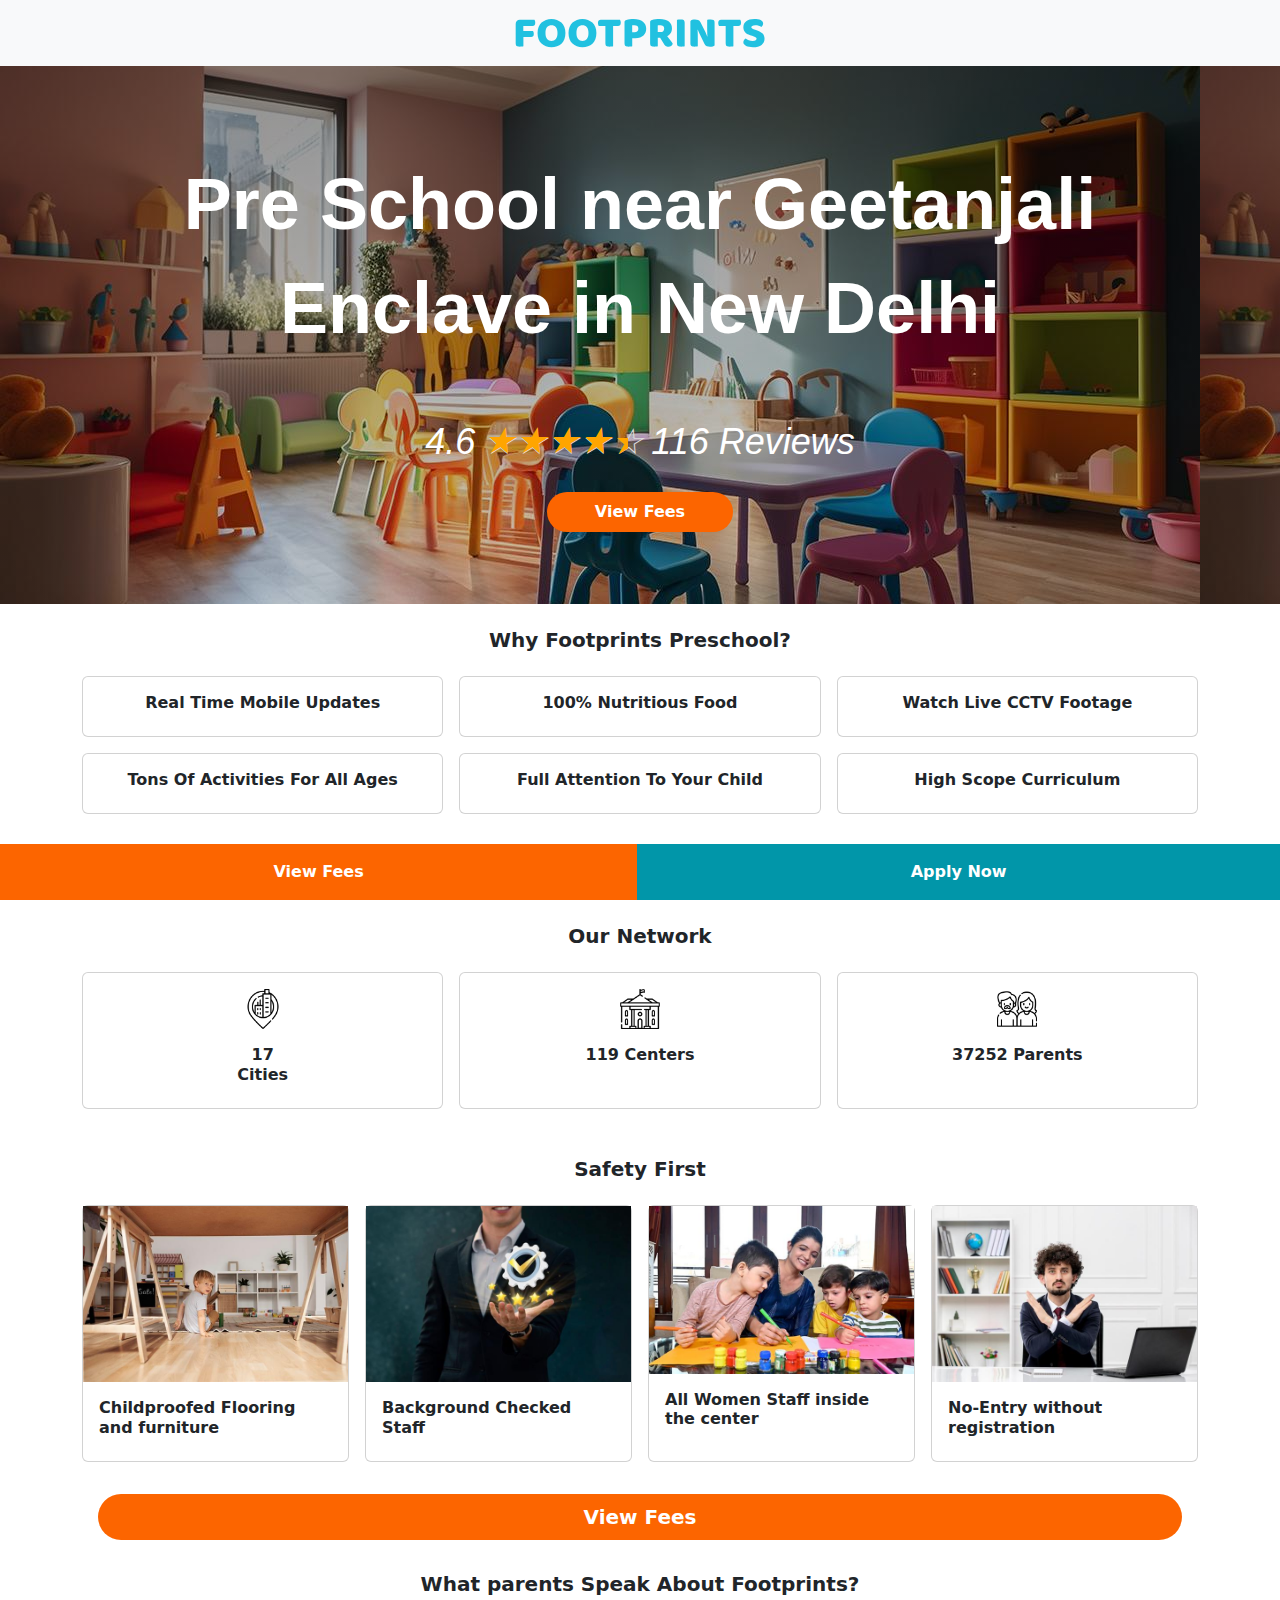
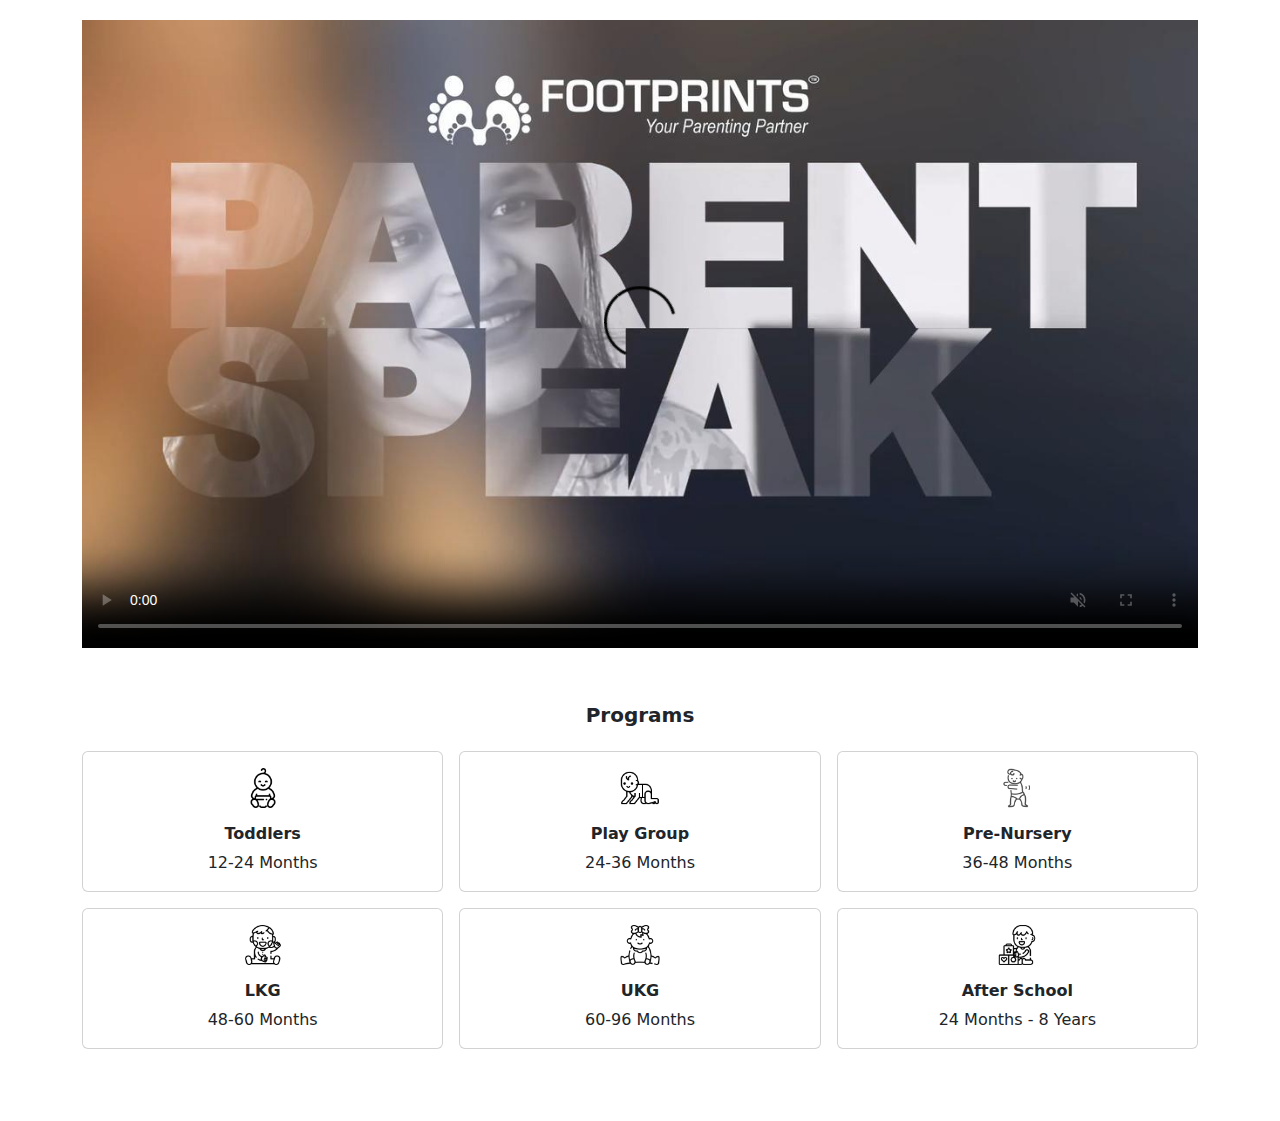
==== index.html @ d9c38ee1 "Update index.html" ====
<!doctype html>
<html lang="en" data-bs-theme="auto">
  <head>
    <meta charset="utf-8">
    <meta name="viewport" content="width=device-width, initial-scale=1">
    <title>Best Pre-School, Play School, Creche & Day Care in Geetanjali Enclave, Delhi</title>

    <meta property="og:locale" content="en_US" />
    <meta property="og:type" content="website" />
    <meta property="og:title" content="Best Pre-School, Play School, Creche & Day Care in Geetanjali Enclave, Delhi
    " />
    <meta name="description" content="Best Play School, Pre-School, Day Care, kindergarten School & Creche in Geetanjali Enclave, Delhi. Most Awarded Pre-School & Day Care Chain by IIT-IIM Alumni. Enquire Now
    " />
    <meta property="og:description" content="Best Play School, Pre-School, Day Care, kindergarten School & Creche in Geetanjali Enclave, Delhi. Most Awarded Pre-School & Day Care Chain by IIT-IIM Alumni. Enquire Now
    " />
    <meta property="og:url" content="https://www.footprintseducation.in/ad/center/pre-school-near-you-v4-jan2024?center=19&source=google&utm_source=google&utm_campaign=Footprints-ADM-Google-Search-ChildCare_City-Delhi_Centre-Geetanjali-Enclave_ID-19_BMM-May2019%2BPre_School_Phrase%2BPreschool%2BPhrase" />
    <meta property="og:image" content="https://footprintseducation.in/assets/images/resource/refer-img.jpg?v=01102020" />
    <meta name="viewport" content="width=device-width,initial-scale=1" />
    <meta name="HandheldFriendly" content="true" />
    <meta name="MobileOptimized" content="320" />
    <meta name="format-detection" content="telephone=no" />
    <!-- <meta name="robots" content="noindex, nofollow" /> -->

    <link rel="canonical" href="https://www.footprintseducation.in/ad/center/pre-school-near-you-v4-jan2024">

    <link href="https://cdn.jsdelivr.net/npm/bootstrap@5.3.3/dist/css/bootstrap.min.css" rel="stylesheet" integrity="sha384-QWTKZyjpPEjISv5WaRU9OFeRpok6YctnYmDr5pNlyT2bRjXh0JMhjY6hW+ALEwIH" crossorigin="anonymous">

    <!-- Favicons -->
    <link rel="apple-touch-icon" sizes="180x180" href="assets/favicon/apple-touch-icon.png">
    <link rel="icon" type="image/png" sizes="32x32" href="assets/favicon/favicon-32x32.png">
    <link rel="icon" type="image/png" sizes="16x16" href="assets/favicon/favicon-16x16.png">
    <link rel="manifest" href="assets/favicon/site.webmanifest">
    <link rel="mask-icon" href="assets/favicon/safari-pinned-tab.svg" color="#5bbad5">
    <meta name="msapplication-TileColor" content="#da532c">
    <meta name="theme-color" content="#20c1e0">

    
    <!-- Custom styles for this template -->
    <link href="style.css" rel="stylesheet">

  </head>
  <body>


<header> 
    <nav class="navbar navbar-expand-md navbar-light fixed-top bg-light">
        <div class="container-fluid justify-content-center">
            <a class="navbar-brand m-0" href="#"><img src="assets/Footprints-Logo.svg" alt="footprint" width="250px" height="40px"></a>
        </div>
    </nav>
</header>  

<!--  -->
<section class="masthead">
    <div class="container">
        <h1 class="masthead-heading">Pre School near Geetanjali Enclave in New Delhi</h1>
        <div class="masthead-subheading review-info">
          <ul class="list-group list-group-flush list-group-horizontal justify-content-center">
            <li class="list-inline-item">4.6</li>
            <li class="list-inline-item stars">
              <span class="star-icon stars-full">☆</span><span class="star-icon stars-full">☆</span><span class="star-icon stars-full">☆</span><span class="star-icon stars-full">☆</span><span class="star-icon stars-half">☆</span> </li>
             <li class="list-inline-item">116 Reviews</li>
          </ul>
        </div>
        <a class="btn btn-primary btn-xl py-2 px-5 rounded-pill text-white fw-bold" href="#">View Fees</a>
    </div>
</section>

<!--  -->
<section class="py-4 text-center">
    <div class="container">
        <h2 class="fw-semibold fs-5 mb-4 text-center">Why Footprints Preschool?</h2>
       <div class="row row-cols-2 row-cols-md-3 g-3"> 
        <div class="col">
          <div class="card h-100">

            <div class="card-body">
              <h3 class="card-title fs-6 fw-semibold">Real Time Mobile Updates</h3>
            </div>
          </div>
        </div>
        <div class="col">
          <div class="card h-100">
            
            <div class="card-body">
              <h3 class="card-title fs-6 fw-semibold">100% Nutritious Food</h3>
            </div>
          </div>
        </div>
        <div class="col">
          <div class="card h-100">
           
            <div class="card-body">
              <h3 class="card-title fs-6 fw-semibold">Watch Live CCTV Footage</h3>
            </div>
          </div>
        </div>
        <div class="col">
          <div class="card h-100">
            
            <div class="card-body">
              <h3 class="card-title fs-6 fw-semibold">Tons Of Activities For All Ages</h3>
            </div>
          </div>
        </div>
        <div class="col">
          <div class="card h-100">
            
            <div class="card-body">
              <h3 class="card-title fs-6 fw-semibold">Full Attention To Your Child</h3>
            </div>
          </div>
        </div>
        <div class="col">
          <div class="card h-100">
            
            <div class="card-body">
              <h3 class="card-title fs-6 fw-semibold">High Scope Curriculum</h3>
            </div>
          </div>
        </div>
       </div>
    </div>
</section>

<!--  -->
<section class="py-2 cta-block">
    <div class="container">
        <div class="d-grid gap-2">
            <a class="btn btn-primary fs-5 py-2 px-5 mx-3 rounded-pill text-white fw-bold" href="#">View Fees</a>
          </div>
    </div>
</section>
<!--  -->

<section class="py-4 text-center">
    <div class="container">
        <h2 class="fw-semibold fs-5 mb-4 text-center">Our Network</h2>
       <div class="row row-cols-3 row-cols-md-3 g-3">
        <div class="col">
          <div class="card h-100">
            <img src="assets/location-pin.png" class="icon-img mt-3 m-auto" alt="Live CCTV Streaming" width="40px" height="40px">
            <div class="card-body">
              <h3 class="card-title fs-6 fw-semibold">17 <br>Cities</h3>
            </div>
          </div>
        </div>
        <div class="col">
          <div class="card h-100">
            <img src="assets/town-hall.png" class="icon-img mt-3 m-auto" alt="Child Ratio" width="40px" height="40px">
            <div class="card-body">
              <h3 class="card-title fs-6 fw-semibold">119 Centers</h3>
            </div>
          </div>
        </div>
        <div class="col text-center">
          <div class="card h-100">
            <img src="assets/parents.png" class="icon-img mt-3 m-auto" alt="Age Group" width="40px" height="40px">
            <div class="card-body">
              <h3 class="card-title fs-6 fw-semibold">37252 Parents</h3>
            </div>
          </div>
        </div>
       </div>
    </div>
</section>
<!--  -->

<section class="py-4">
    <div class="container">
        <h2 class="fw-semibold fs-5 mb-4 text-center">Safety First</h2>
       <div class="row row-cols-2 row-cols-md-4 g-3">
        <div class="col">
          <div class="card h-100">
            <img src="assets/Flooring-and-furniture.jpg" class="icon-img-top" alt="Flooring and furniture">
            <div class="card-body">
              <h3 class="card-title fs-6 fw-semibold">Childproofed Flooring and furniture</h3>
            </div>
          </div>
        </div>
        <div class="col">
          <div class="card h-100">
            <img src="assets/Checked-Staff.jpg" class="icon-img-top" alt="Background Checked Staff">
            <div class="card-body">
              <h3 class="card-title fs-6 fw-semibold">Background Checked Staff</h3>
            </div>
          </div>
        </div>
        <div class="col">
          <div class="card h-100">
            <img src="assets/all-staff.jpg" class="icon-img-top" alt="All Women Staff">
            <div class="card-body">
              <h3 class="card-title fs-6 fw-semibold">All Women Staff inside the center</h3>
            </div>
          </div>
        </div>
        <div class="col">
            <div class="card h-100">
              <img src="assets/No-entry.jpg" class="icon-img-top" alt="No-Entry">
              <div class="card-body">
                <h3 class="card-title fs-6 fw-semibold">No-Entry without registration</h3>
              </div>
            </div>
          </div>
       </div>
    </div>
</section>
<!--  -->

<section class="py-2 cta-block">
    <div class="container">
        <div class="d-grid gap-2">
            <a class="btn btn-primary fs-5 py-2 px-5 mx-3 rounded-pill text-white fw-bold" href="#">View Fees</a>
          </div>
    </div>
</section>
<!--  -->
<section class="py-4 text-center">
  <div class="container">
      <h3 class="fw-semibold fs-5 mb-4 text-center">What parents Speak About Footprints?</h3>
      <video loop="" controls="" muted="" poster="assets/poster.jpg" class="img-fluid"><source src="https://www.footprintseducation.in/ad/desktop/assets/video/Parent Speak.mp4" type="video/mp4"> Your browser does not support the video tag.</video>
  </div>
</section>
<!--  -->
<section class="py-4 text-center">
    <div class="container">
        <h2 class="fw-semibold fs-5 mb-4 text-center">Programs</h2>
       <div class="row row-cols-2 row-cols-md-3 g-3">
        <div class="col">
          <div class="card h-100">
            <img src="assets/Toddlers.png" class="icon-img mt-3 m-auto" alt="Toddlers" width="40px" height="40px">
            <div class="card-body px-2">
              <h3 class="card-title fs-6 fw-semibold">Toddlers</h3>
               <p class="m-0">12-24 Months</p>
            </div>
          </div>
        </div>
        <div class="col">
          <div class="card h-100">
            <img src="assets/Play-Group.png" class="icon-img mt-3 m-auto" alt="Play Group" width="40px" height="40px">
            <div class="card-body px-2">
              <h3 class="card-title fs-6 fw-semibold">Play Group</h3>
              <p class="m-0">24-36 Months</p>
            </div>
          </div>
        </div>
        <div class="col">
          <div class="card h-100">
            <img src="assets/Pre-Nursery.png" class="icon-img mt-3 m-auto" alt="Pre-Nursery" width="40px" height="40px">
            <div class="card-body px-2">
              <h3 class="card-title fs-6 fw-semibold">Pre-Nursery</h3>
              <p class="m-0">36-48 Months</p>
            </div>
          </div>
        </div>
        <div class="col">
            <div class="card h-100">
              <img src="assets/LKG.png" class="icon-img mt-3 m-auto" alt="LKG" width="40px" height="40px">
              <div class="card-body px-2">
                <h3 class="card-title fs-6 fw-semibold">LKG</h3>
                <p class="m-0">48-60 Months</p>
              </div>
            </div>
          </div>
          <div class="col">
            <div class="card h-100">
              <img src="assets/UKG.png" class="mt-3 m-auto" alt="UKG" width="40px" height="40px">
              <div class="card-body px-2">
                <h3 class="card-title fs-6 fw-semibold">UKG</h3>
                <p class="m-0">60-96 Months</p>
              </div>
            </div>
          </div>
          <div class="col">
            <div class="card h-100">
              <img src="assets/After-School.png" class="mt-3 m-auto" alt="After School" width="40px" height="40px">
              <div class="card-body px-2">
                <h3 class="card-title fs-6 fw-semibold">After School</h3>
                <p class="m-0">24 Months  - 8 Years</p>
              </div>
            </div>
          </div>
       </div>
    </div>
</section>
<!--  -->

<!--  -->
<section class="footer mt-auto fixed-bottom">
        <div class="d-flex">
            <a href="#" class="btn btn-primary py-3 flex-fill text-white fw-semibold rounded-0">View Fees</a>
            <a href="#" class="btn btn-secondary py-3 flex-fill text-white fw-semibold rounded-0">Apply Now</a>
        </div>
  </section>
<!--  -->
<script>
    var video = document.getElementById('myVideo');
      setTimeout(function() {
        video.play();
      }, 2000); // Adjust the delay (in milliseconds) as needed
</script>
    </body>
</html>
---- style.css ----
/* GLOBAL STYLES
-------------------------------------------------- */
/* Padding below the footer and lighter body text */

body {
    padding-top: 3rem;
    padding-bottom: 3rem;
    color: rgb(var(--bs-tertiary-color-rgb));
  }
  
  .btn-primary {
        background: #fc6500;
        border: #fc6500;
    }
    .btn-secondary{
        background: #0196a9;
        border: #0196a9;
    }
  .review-info ul li.stars {
      color: #FFA500;
      position: relative;
  }
  .star-icon:first-child {
      margin-left: 0;
  }
  .star-icon {
      color: #ddd;
      font-size: 1em;
      position: relative;
  }
  .stars-full:before {
      color: #FFA500;
      content: '\2605';
      position: absolute;
      left: 0;
      top: 2px;
  }
  .stars-half:before {
    color: #FFA500;
    content: '\2605';
    position: absolute;
    left: 0;
    width: 51%;
    overflow: hidden;
  }
  .masthead {
    padding-top: 6.5rem;
    padding-bottom: 4.5rem;
    text-align: center;
    color: #fff;
    background:linear-gradient(to bottom, rgb(0 0 0 / 44%) 0%, rgb(0 0 0 / 18%) 100%), url("assets/playroom-m.jpg");
    background-repeat: no-repeat;
    background-attachment: scroll;
    background-position: center center;
    background-size: cover;
  }
  .masthead .masthead-subheading {
    font-size: 1.5rem;
    line-height: 1.5rem;
    margin-bottom: 25px;
    font-family: "Roboto Slab", -apple-system, BlinkMacSystemFont, "Segoe UI", Roboto, "Helvetica Neue", Arial, sans-serif, "Apple Color Emoji", "Segoe UI Emoji", "Segoe UI Symbol", "Noto Color Emoji";
  }
  .masthead .masthead-heading {
    font-size: 2rem;
    font-weight: 700;
    line-height: 2.5rem;
    margin-bottom: 2rem;
    font-family: "Montserrat", -apple-system, BlinkMacSystemFont, "Segoe UI", Roboto, "Helvetica Neue", Arial, sans-serif, "Apple Color Emoji", "Segoe UI Emoji", "Segoe UI Symbol", "Noto Color Emoji";
  }


   /* X-Small devices (portrait phones, less than 576px)
   No media query for `xs` since this is the default in Bootstrap */
  
   /* Small devices (landscape phones, 576px and up) */
  @media (min-width: 576px) { 
    .masthead {
      padding-top: 17rem;
      padding-bottom: 12.5rem;
      background:linear-gradient(to bottom, rgb(0 0 0 / 44%) 0%, rgb(0 0 0 / 18%) 100%), url("assets/playroom-m.jpg");
    }
   }
  
   /* Medium devices (tablets, 768px and up) */
  @media (min-width: 768px) { 
    .masthead {
      padding-top: 6.5rem;
      padding-bottom: 4.5rem;
      background:linear-gradient(to bottom, rgb(0 0 0 / 44%) 0%, rgb(0 0 0 / 18%) 100%), url("assets/playroom-l.jpg");
      background-repeat: no-repeat;
      background-attachment: scroll;
      background-position: center center;
      background-size: cover;
    }
    .masthead .masthead-subheading {
      font-size: 2.25rem;
      font-style: italic;
      line-height: 2.25rem;
      margin-bottom: 2rem;
    }
    .masthead .masthead-heading {
      font-size: 4.5rem;
      font-weight: 700;
      line-height: 6.5rem;
      margin-bottom: 4rem;
    }
   }
  
   /* Large devices (desktops, 992px and up) */
  @media (min-width: 992px) { }
  
   /* X-Large devices (large desktops, 1200px and up) */
  @media (min-width: 1200px) { 
    .masthead {
      padding-top: 6.5rem;
      padding-bottom: 4.5rem;
      background:linear-gradient(to bottom, rgb(0 0 0 / 44%) 0%, rgb(0 0 0 / 18%) 100%), url("assets/playroom-l.jpg");
    }
   }
  
   /* XX-Large devices (larger desktops, 1400px and up) */
  @media (min-width: 1400px) { 
    .masthead {
      padding-top: 6.5rem;
      padding-bottom: 4.5rem;
      background:linear-gradient(to bottom, rgb(0 0 0 / 44%) 0%, rgb(0 0 0 / 18%) 100%), url("assets/playroom-l.jpg");
      background-repeat: no-repeat;
      background-attachment: scroll;
      background-position: center center;
      background-size: cover;
    }
   }
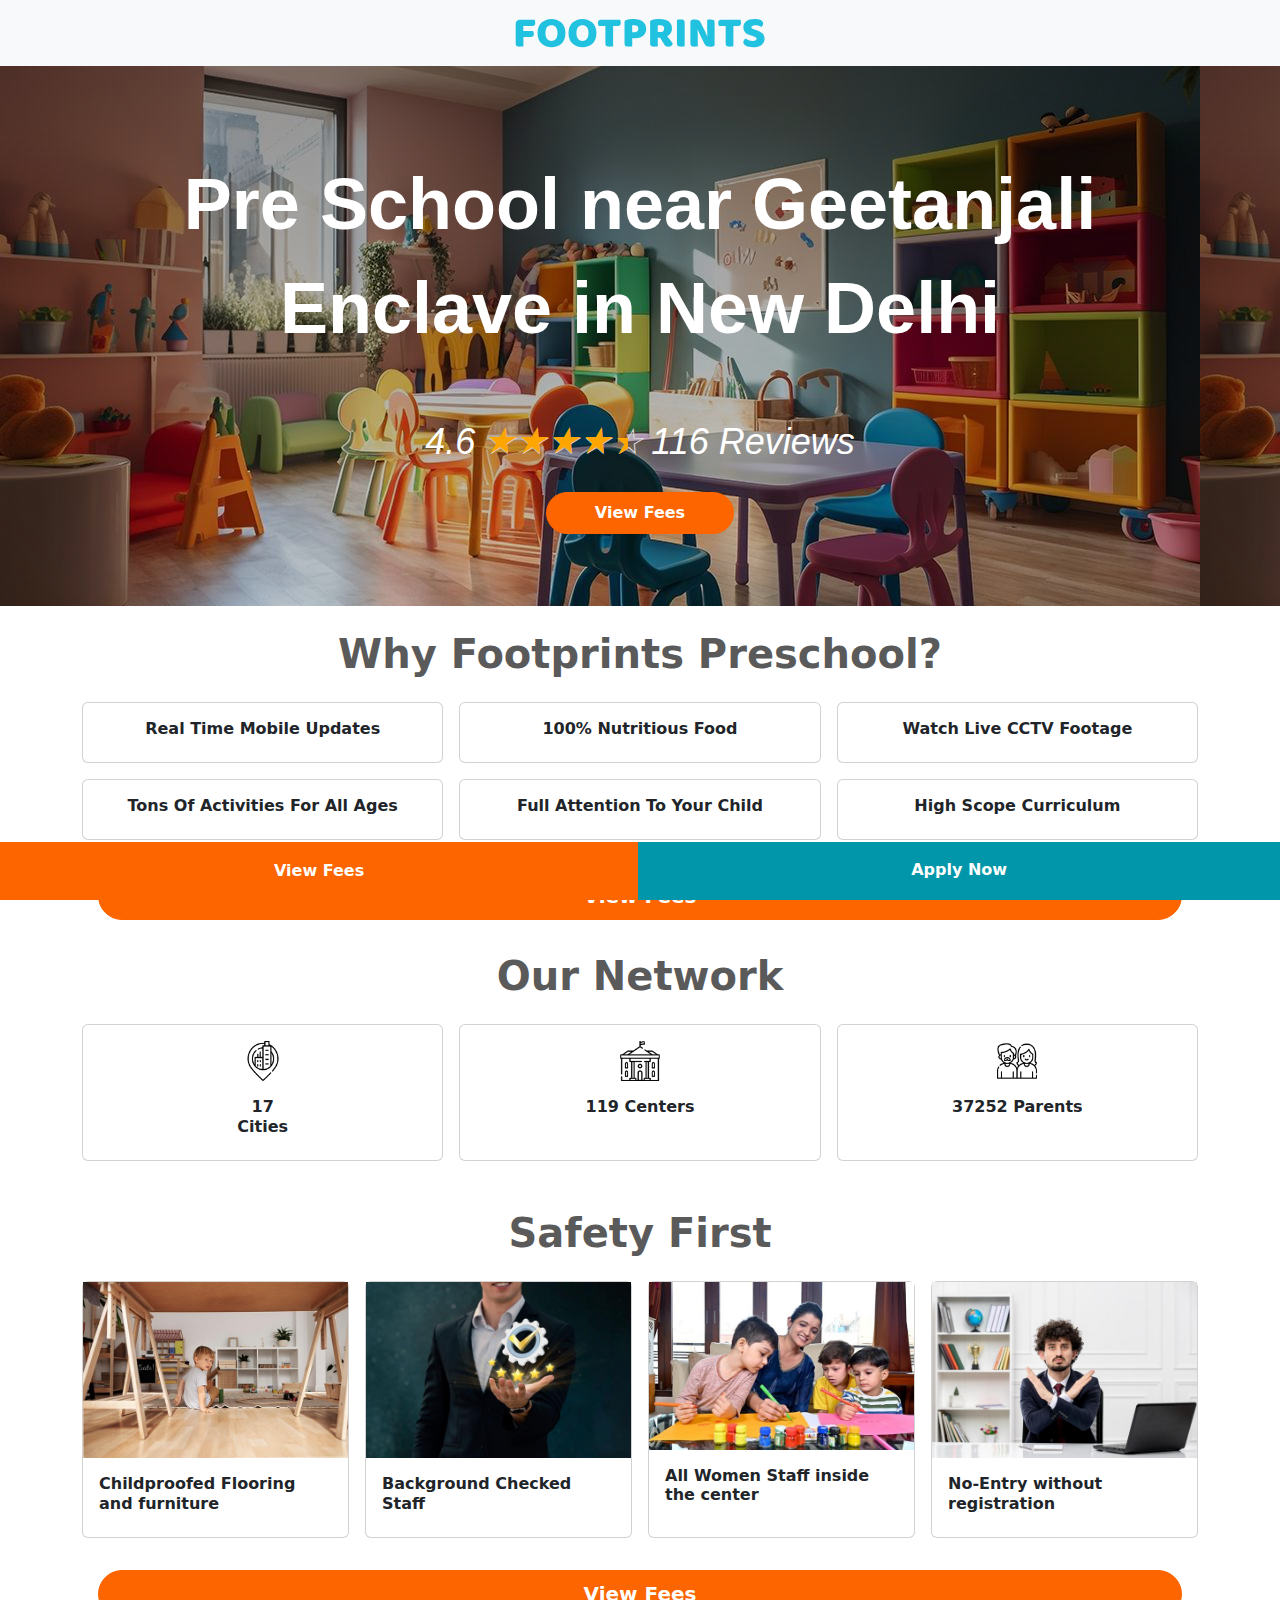
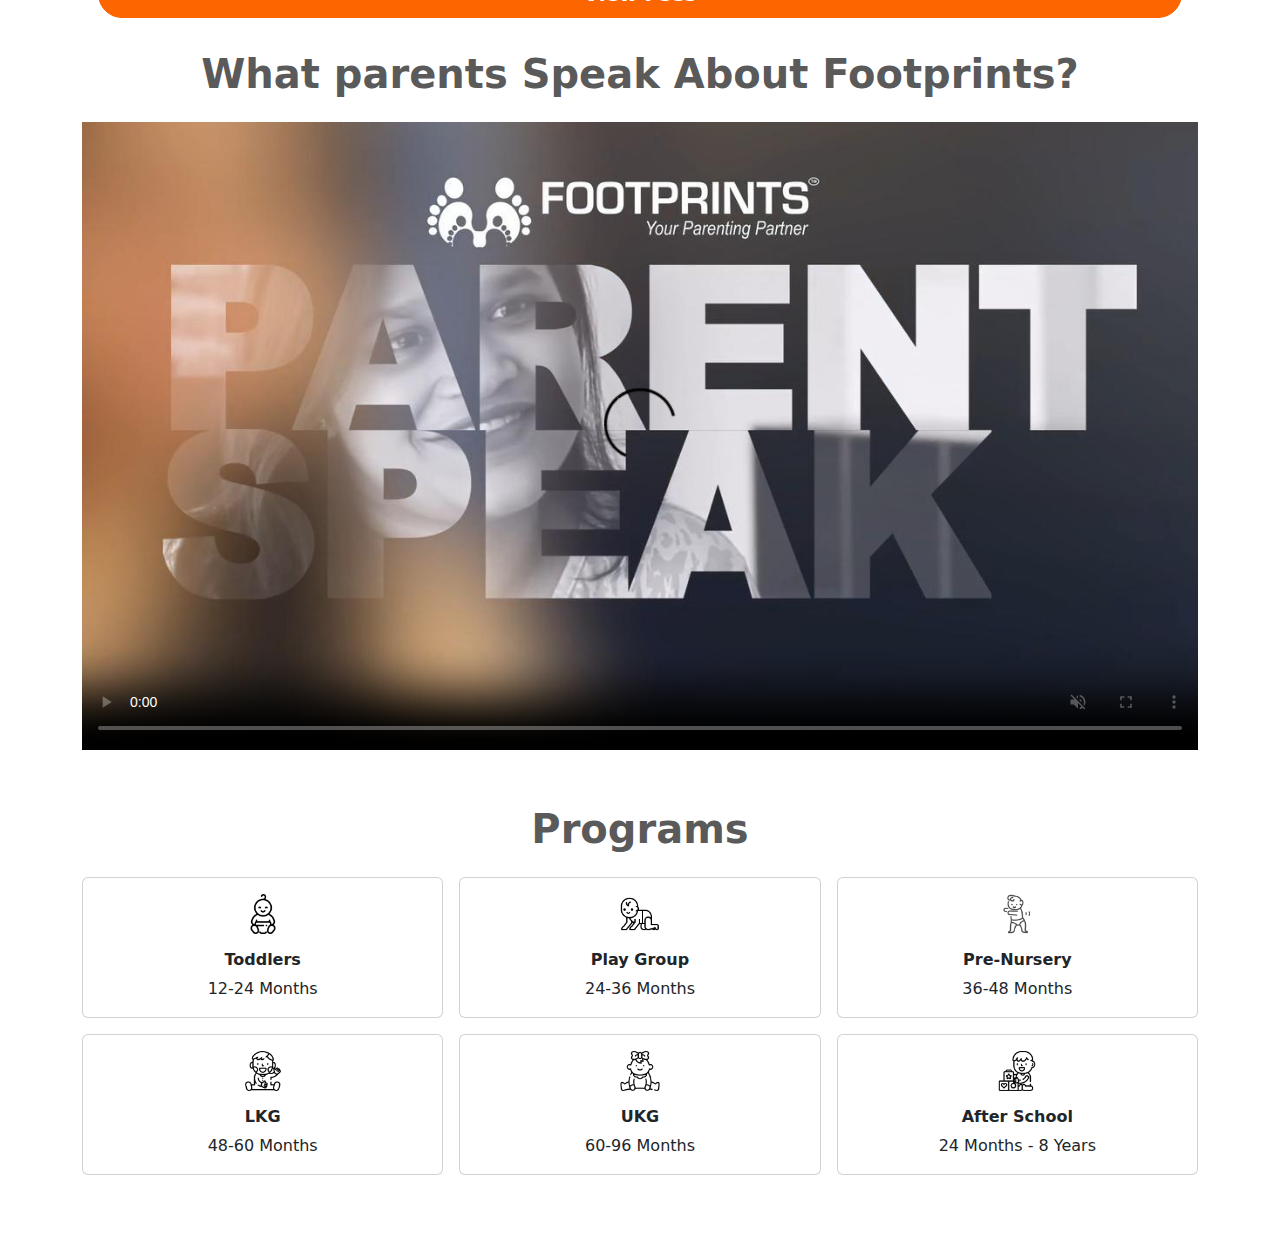
==== commit f9840e3f: "Cosmetic Change- 01" ====
--- a/index.html
+++ b/index.html
@@ -70,7 +70,7 @@
 <!--  -->
 <section class="py-4 text-center">
     <div class="container">
-        <h2 class="fw-semibold fs-5 mb-4 text-center">Why Footprints Preschool?</h2>
+        <h2 class="title-text mb-4 text-center">Why Footprints Preschool?</h2>
        <div class="row row-cols-2 row-cols-md-3 g-3"> 
         <div class="col">
           <div class="card h-100">
@@ -136,7 +136,7 @@
 
 <section class="py-4 text-center">
     <div class="container">
-        <h2 class="fw-semibold fs-5 mb-4 text-center">Our Network</h2>
+        <h2 class="title-text mb-4 text-center">Our Network</h2>
        <div class="row row-cols-3 row-cols-md-3 g-3">
         <div class="col">
           <div class="card h-100">
@@ -169,7 +169,7 @@
 
 <section class="py-4">
     <div class="container">
-        <h2 class="fw-semibold fs-5 mb-4 text-center">Safety First</h2>
+        <h2 class="title-text mb-4 text-center">Safety First</h2>
        <div class="row row-cols-2 row-cols-md-4 g-3">
         <div class="col">
           <div class="card h-100">
@@ -218,14 +218,14 @@
 <!--  -->
 <section class="py-4 text-center">
   <div class="container">
-      <h3 class="fw-semibold fs-5 mb-4 text-center">What parents Speak About Footprints?</h3>
+      <h3 class="title-text mb-4 text-center">What parents Speak About Footprints?</h3>
       <video loop="" controls="" muted="" poster="assets/poster.jpg" class="img-fluid"><source src="https://www.footprintseducation.in/ad/desktop/assets/video/Parent Speak.mp4" type="video/mp4"> Your browser does not support the video tag.</video>
   </div>
 </section>
 <!--  -->
 <section class="py-4 text-center">
     <div class="container">
-        <h2 class="fw-semibold fs-5 mb-4 text-center">Programs</h2>
+        <h2 class="title-text mb-4 text-center">Programs</h2>
        <div class="row row-cols-2 row-cols-md-3 g-3">
         <div class="col">
           <div class="card h-100">
--- a/style.css
+++ b/style.css
@@ -9,13 +9,42 @@
   }
   
   .btn-primary {
-        background: #fc6500;
-        border: #fc6500;
+      background-color: #fc6500;
+      border-color: #fc6500;
     }
+    .btn-primary:hover, .btn-primary:active{
+      background-color: #ec5f01;
+      border-color: #ec5f01;
+    }
+    .btn-check:checked+.btn, .btn.active, .btn.show, .btn:first-child:active, :not(.btn-check)+.btn:active {
+      background-color:#ec5f01;
+      border-color: #ec5f01;
+  }
     .btn-secondary{
         background: #0196a9;
         border: #0196a9;
     }
+
+    .title-text {
+      font-size: 2.5rem;
+      font-weight: 700;
+      color: #5a5a5a;
+  }
+  .main-title{
+    font-size: 22px;
+    font-weight: 700;
+    color: #24292d;
+    line-height: 1.25;
+  }
+  .main-para{
+    font-size: 18px;
+    color: #76777b;
+  }
+  .main-para{
+    font-size: 15px;
+    color: #76777b;
+  }
+
   .review-info ul li.stars {
       color: #FFA500;
       position: relative;
@@ -68,6 +97,9 @@
     font-family: "Montserrat", -apple-system, BlinkMacSystemFont, "Segoe UI", Roboto, "Helvetica Neue", Arial, sans-serif, "Apple Color Emoji", "Segoe UI Emoji", "Segoe UI Symbol", "Noto Color Emoji";
   }
 
+  .tns-item {
+    width: calc(5%);
+}
 
    /* X-Small devices (portrait phones, less than 576px)
    No media query for `xs` since this is the default in Bootstrap */
@@ -79,6 +111,7 @@
       padding-bottom: 12.5rem;
       background:linear-gradient(to bottom, rgb(0 0 0 / 44%) 0%, rgb(0 0 0 / 18%) 100%), url("assets/playroom-m.jpg");
     }
+
    }
   
    /* Medium devices (tablets, 768px and up) */
@@ -103,7 +136,7 @@
       font-weight: 700;
       line-height: 6.5rem;
       margin-bottom: 4rem;
-    }
+    }    
    }
   
    /* Large devices (desktops, 992px and up) */
@@ -130,4 +163,29 @@
       background-size: cover;
     }
    }
-  +  
+
+
+/*  `sm` applies to x-small devices (portrait phones, less than 576px) */
+@media (max-width: 575.98px) { 
+  .title-text {font-size: 1.5rem;}
+
+  .main-title{
+    font-size: 16px;
+  }
+  .main-para{
+    font-size: 15px;
+  }
+}
+
+ /* `md` applies to small devices (landscape phones, less than 768px) */
+@media (max-width: 767.98px) { }
+
+ /* `lg` applies to medium devices (tablets, less than 992px) */
+@media (max-width: 991.98px) {  }
+
+ /* `xl` applies to large devices (desktops, less than 1200px) */
+@media (max-width: 1199.98px) { }
+
+ /* `xxl` applies to x-large devices (large desktops, less than 1400px) */
+@media (max-width: 1399.98px) { }
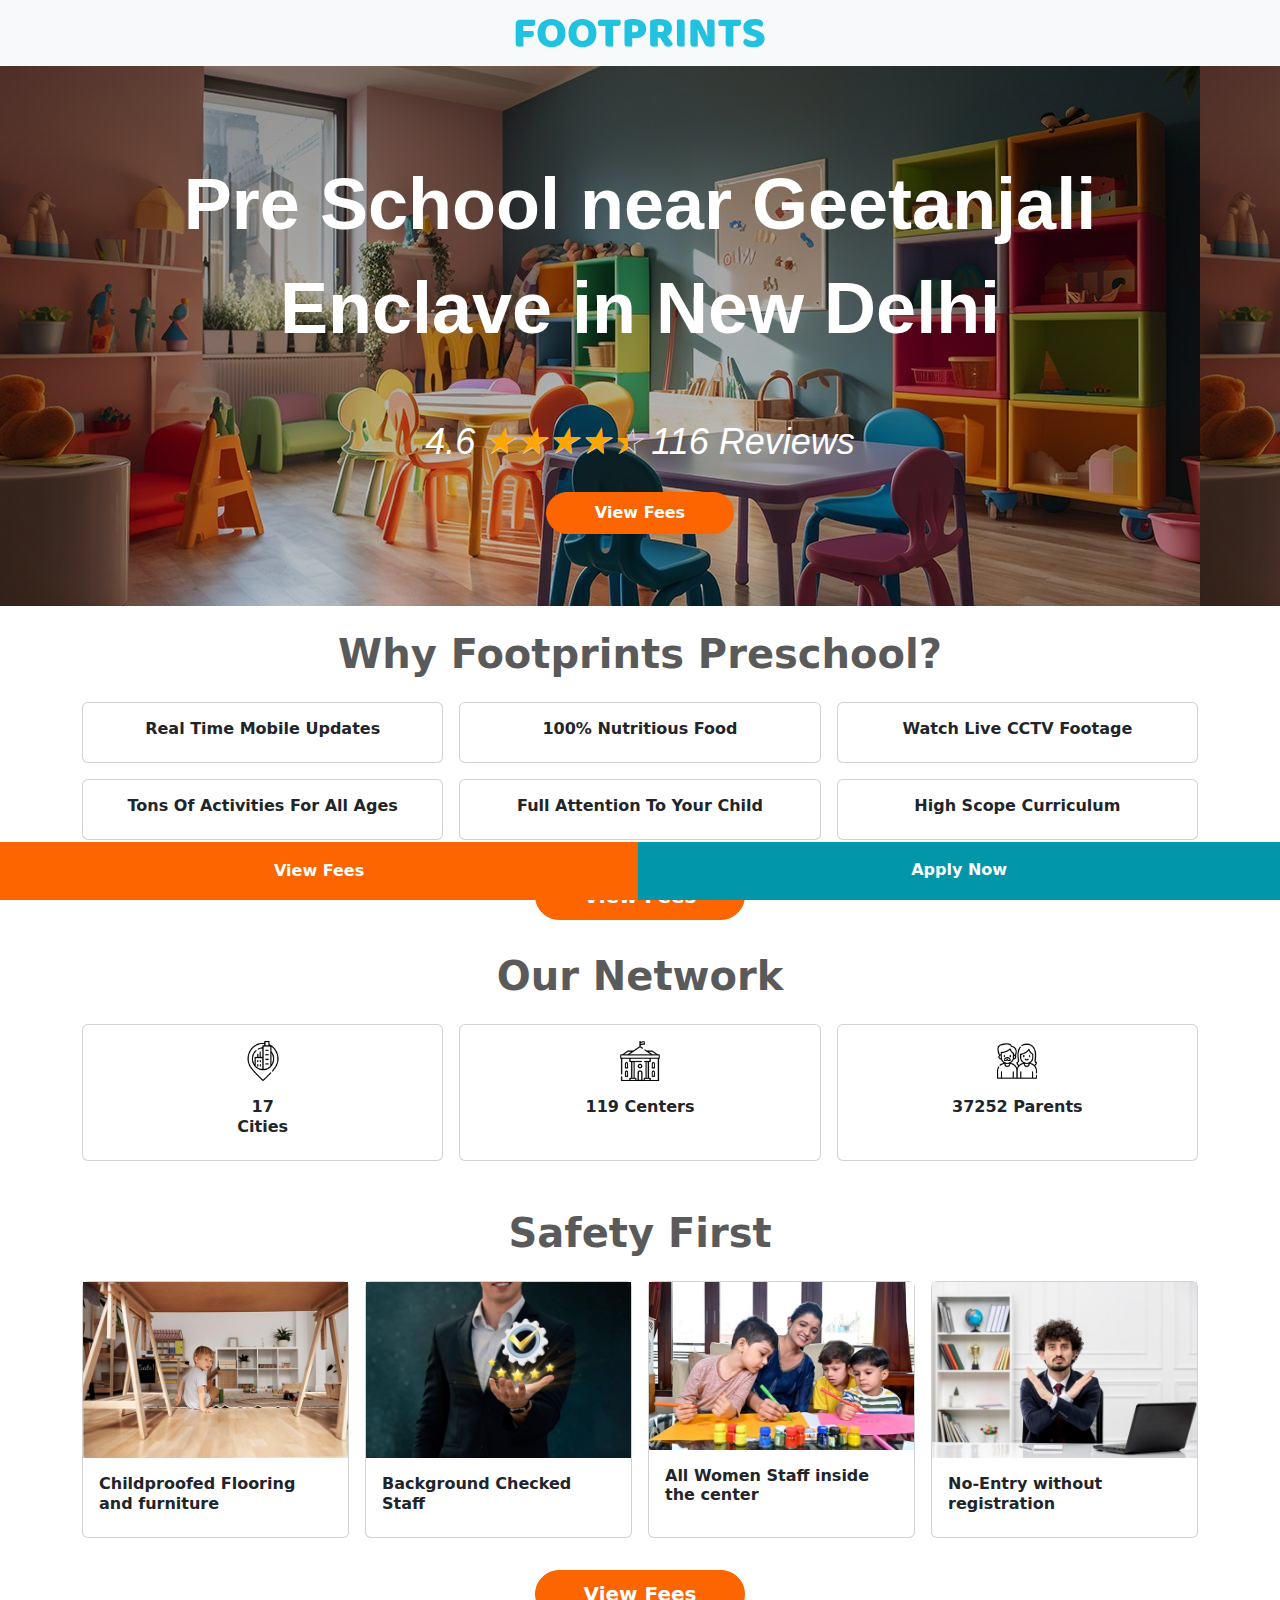
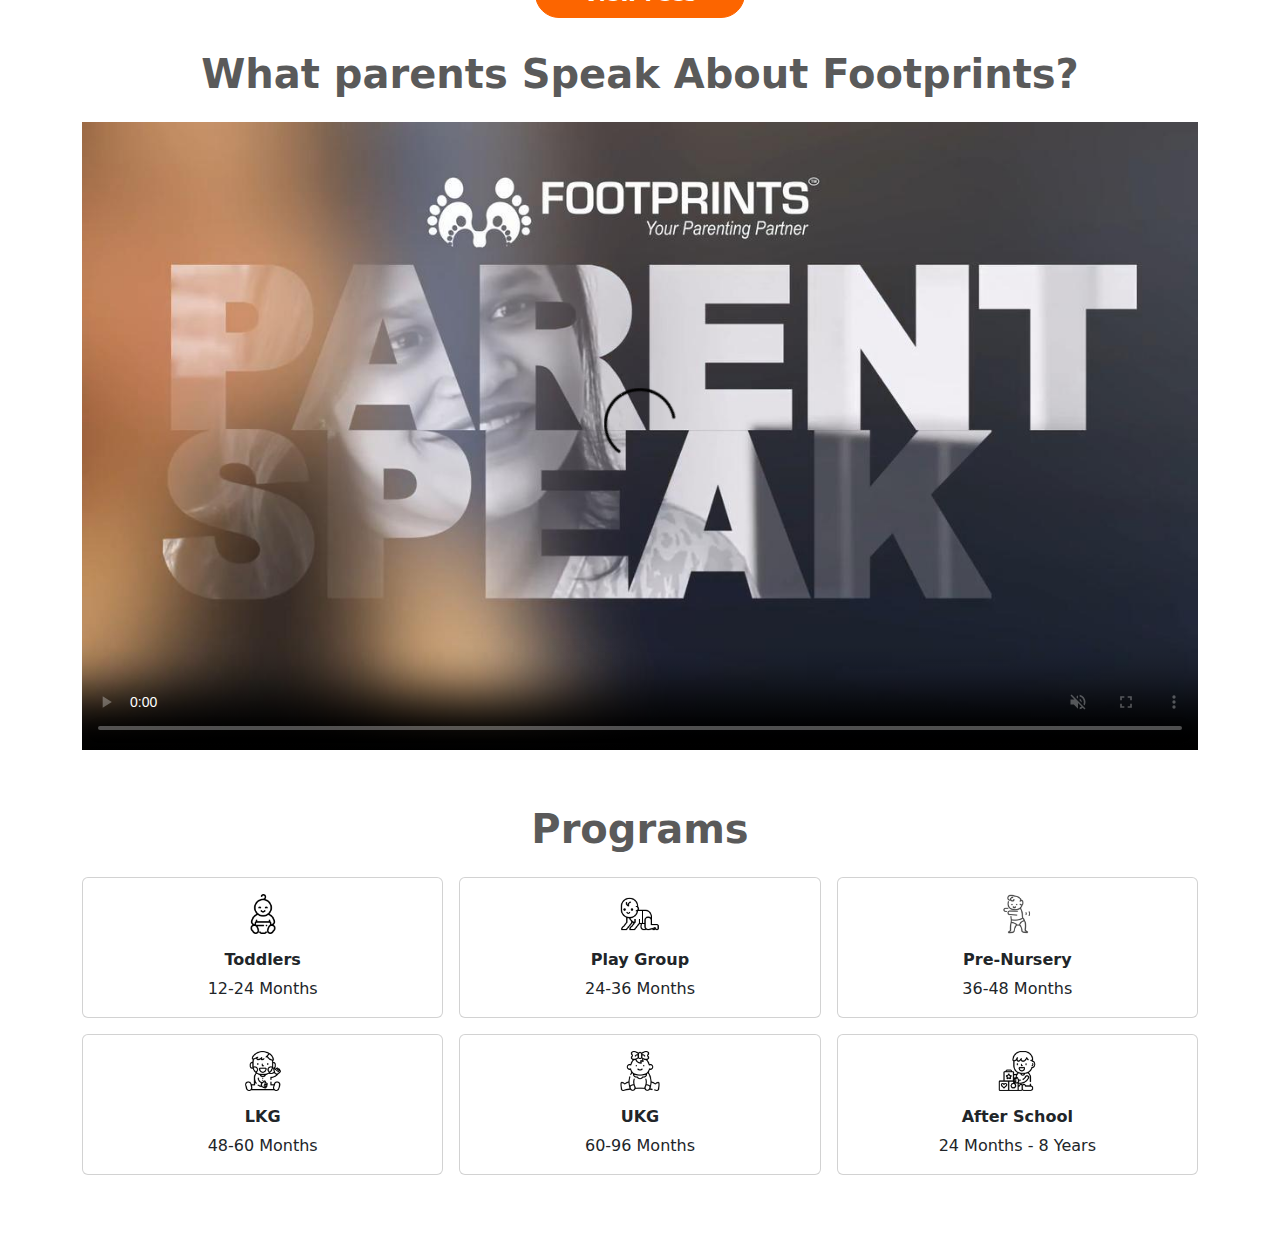
==== commit 8436e95c: "Update index.html" ====
--- a/index.html
+++ b/index.html
@@ -127,7 +127,7 @@
 <!--  -->
 <section class="py-2 cta-block">
     <div class="container">
-        <div class="d-grid gap-2">
+        <div class="d-flex justify-content-center gap-2">
             <a class="btn btn-primary fs-5 py-2 px-5 mx-3 rounded-pill text-white fw-bold" href="#">View Fees</a>
           </div>
     </div>
@@ -210,7 +210,7 @@
 
 <section class="py-2 cta-block">
     <div class="container">
-        <div class="d-grid gap-2">
+        <div class="d-flex justify-content-center gap-2">
             <a class="btn btn-primary fs-5 py-2 px-5 mx-3 rounded-pill text-white fw-bold" href="#">View Fees</a>
           </div>
     </div>
@@ -294,11 +294,6 @@
         </div>
   </section>
 <!--  -->
-<script>
-    var video = document.getElementById('myVideo');
-      setTimeout(function() {
-        video.play();
-      }, 2000); // Adjust the delay (in milliseconds) as needed
-</script>
+
     </body>
 </html>
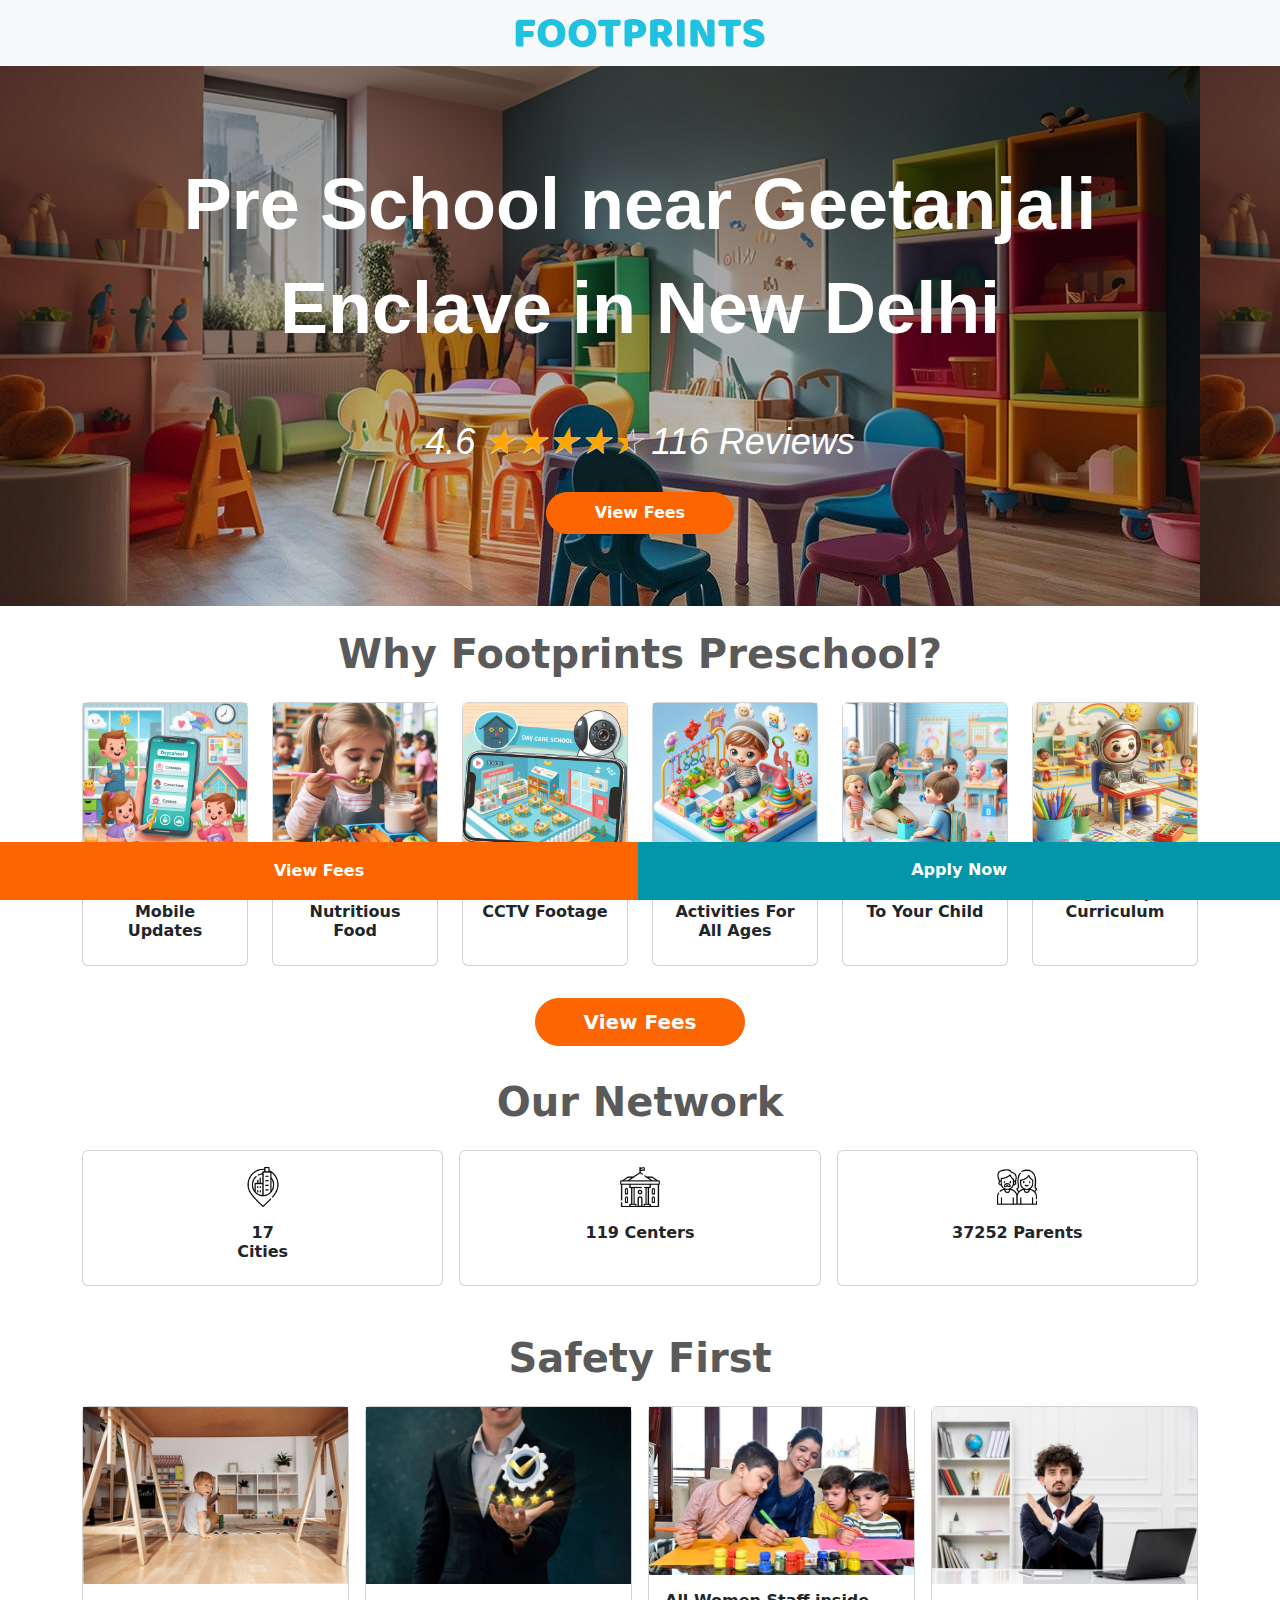
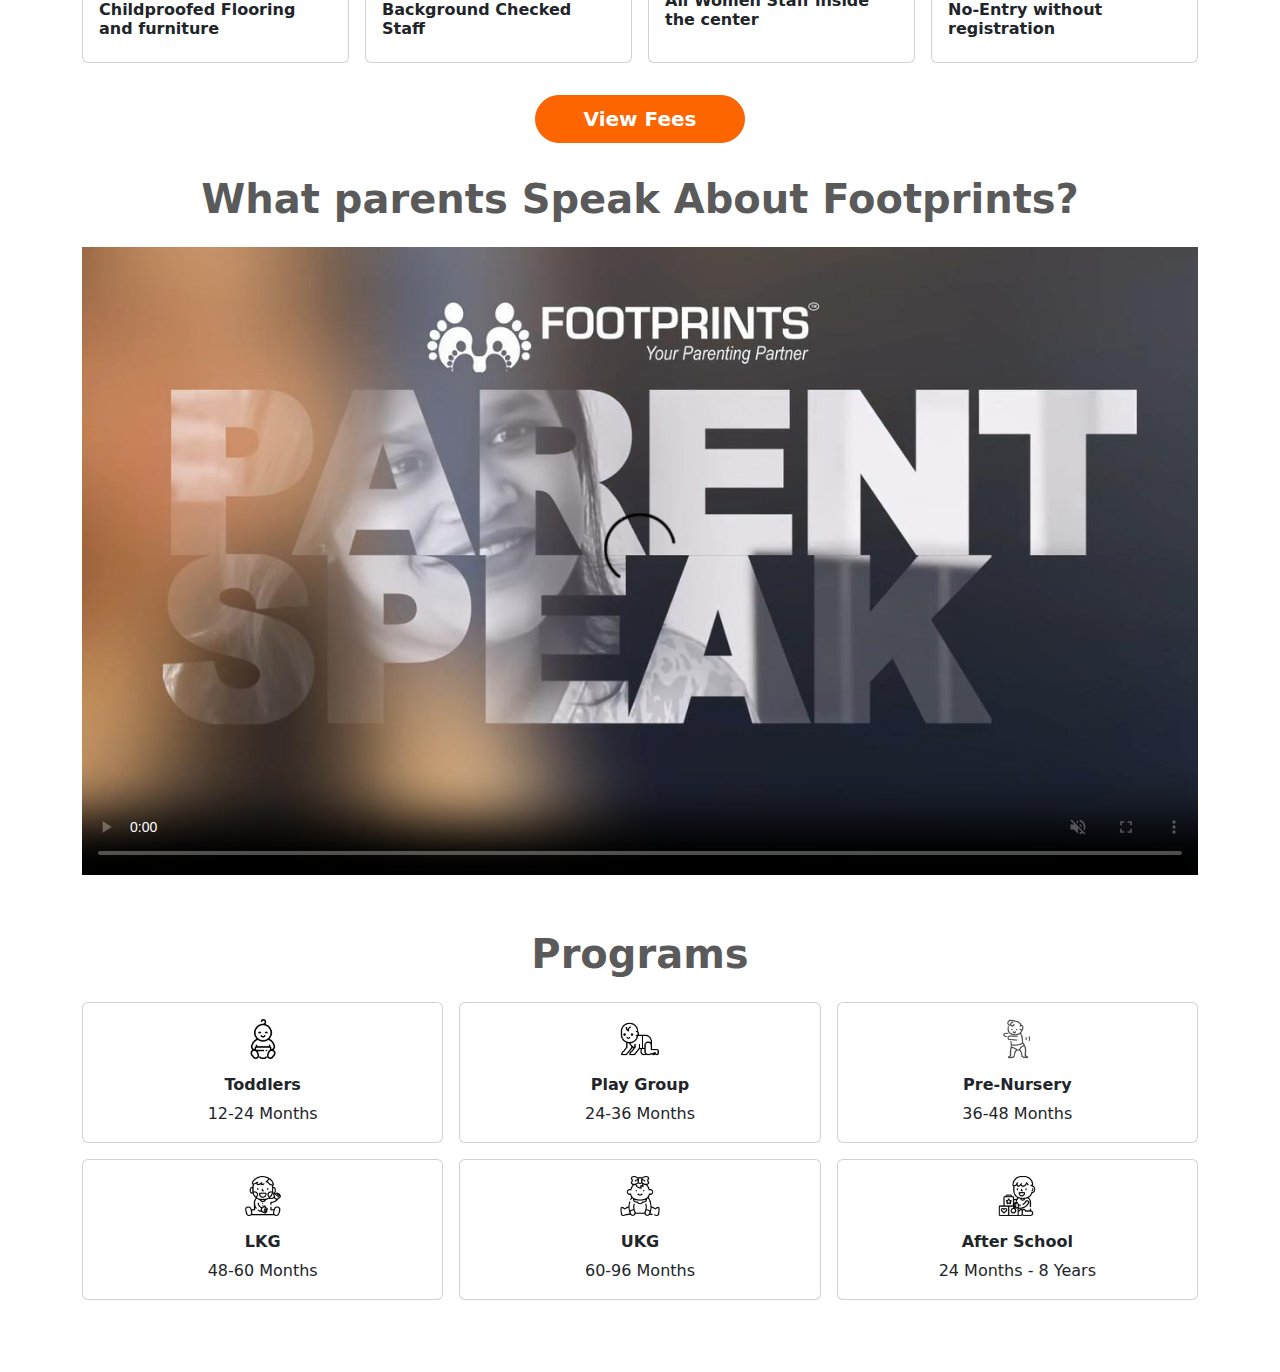
==== commit fcb98056: "Home page Done" ====
--- a/index.html
+++ b/index.html
@@ -71,10 +71,10 @@
 <section class="py-4 text-center">
     <div class="container">
         <h2 class="title-text mb-4 text-center">Why Footprints Preschool?</h2>
-       <div class="row row-cols-2 row-cols-md-3 g-3"> 
-        <div class="col">
-          <div class="card h-100">
-
+       <div class="row row-cols-2 row-cols-md-6 g-3 g-lg-4"> 
+        <div class="col">
+          <div class="card h-100">
+            <img src="assets/Real-Time-Mobile-Updates.jpg" alt="Real Time Mobile Updates" class="img-fluid">
             <div class="card-body">
               <h3 class="card-title fs-6 fw-semibold">Real Time Mobile Updates</h3>
             </div>
@@ -82,7 +82,7 @@
         </div>
         <div class="col">
           <div class="card h-100">
-            
+            <img src="assets/100-Nutritious-Food.jpg" alt="100% Nutritious Food" class="img-fluid">
             <div class="card-body">
               <h3 class="card-title fs-6 fw-semibold">100% Nutritious Food</h3>
             </div>
@@ -90,7 +90,7 @@
         </div>
         <div class="col">
           <div class="card h-100">
-           
+            <img src="assets/Live-CCTV-Footage.jpg" alt="Watch Live CCTV Footage" class="img-fluid">
             <div class="card-body">
               <h3 class="card-title fs-6 fw-semibold">Watch Live CCTV Footage</h3>
             </div>
@@ -98,7 +98,7 @@
         </div>
         <div class="col">
           <div class="card h-100">
-            
+            <img src="assets/Tons-Of-Activities.jpg" alt="Tons Of Activities For All Ages" class="img-fluid">
             <div class="card-body">
               <h3 class="card-title fs-6 fw-semibold">Tons Of Activities For All Ages</h3>
             </div>
@@ -106,7 +106,7 @@
         </div>
         <div class="col">
           <div class="card h-100">
-            
+            <img src="assets/Full-Attention.jpg" alt="Full Attention To Your Child" class="img-fluid">
             <div class="card-body">
               <h3 class="card-title fs-6 fw-semibold">Full Attention To Your Child</h3>
             </div>
@@ -114,7 +114,7 @@
         </div>
         <div class="col">
           <div class="card h-100">
-            
+            <img src="assets/High-Scope-Curriculum.jpeg" alt="High Scope Curriculum" class="img-fluid">
             <div class="card-body">
               <h3 class="card-title fs-6 fw-semibold">High Scope Curriculum</h3>
             </div>
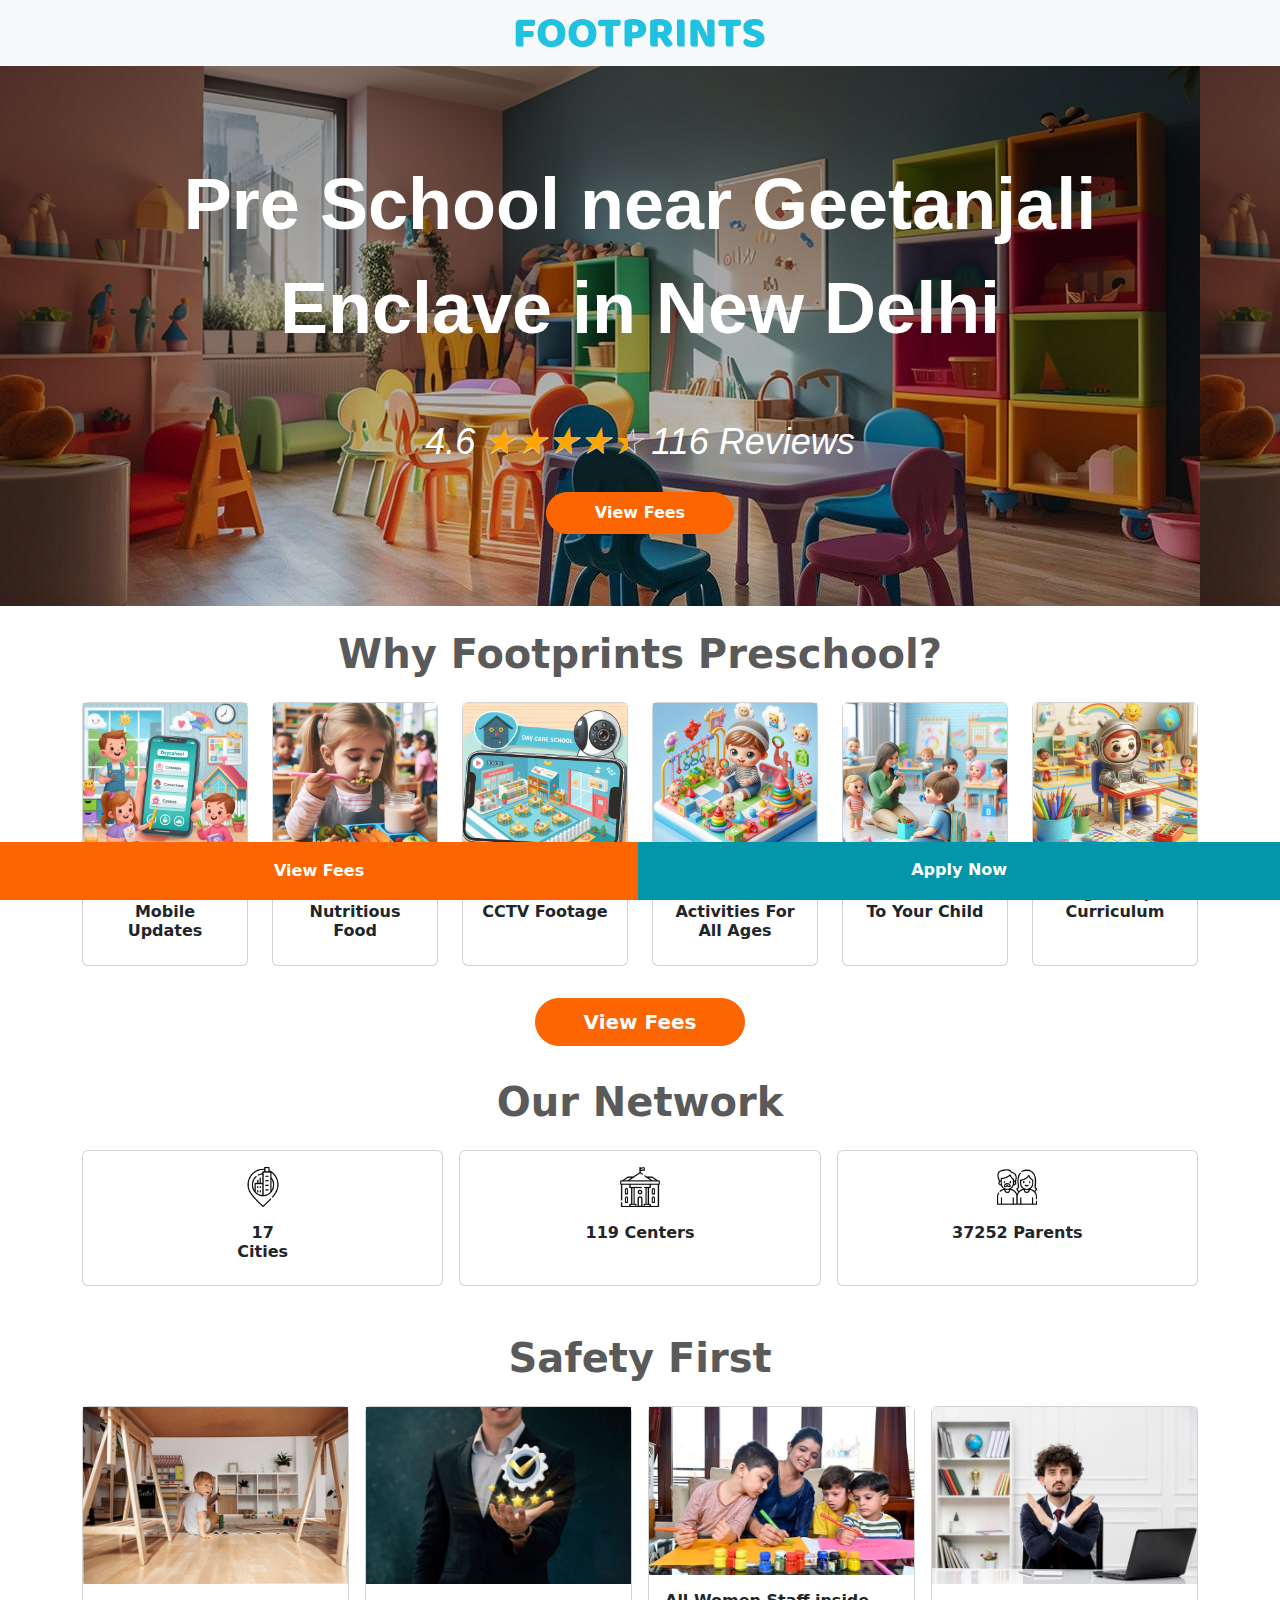
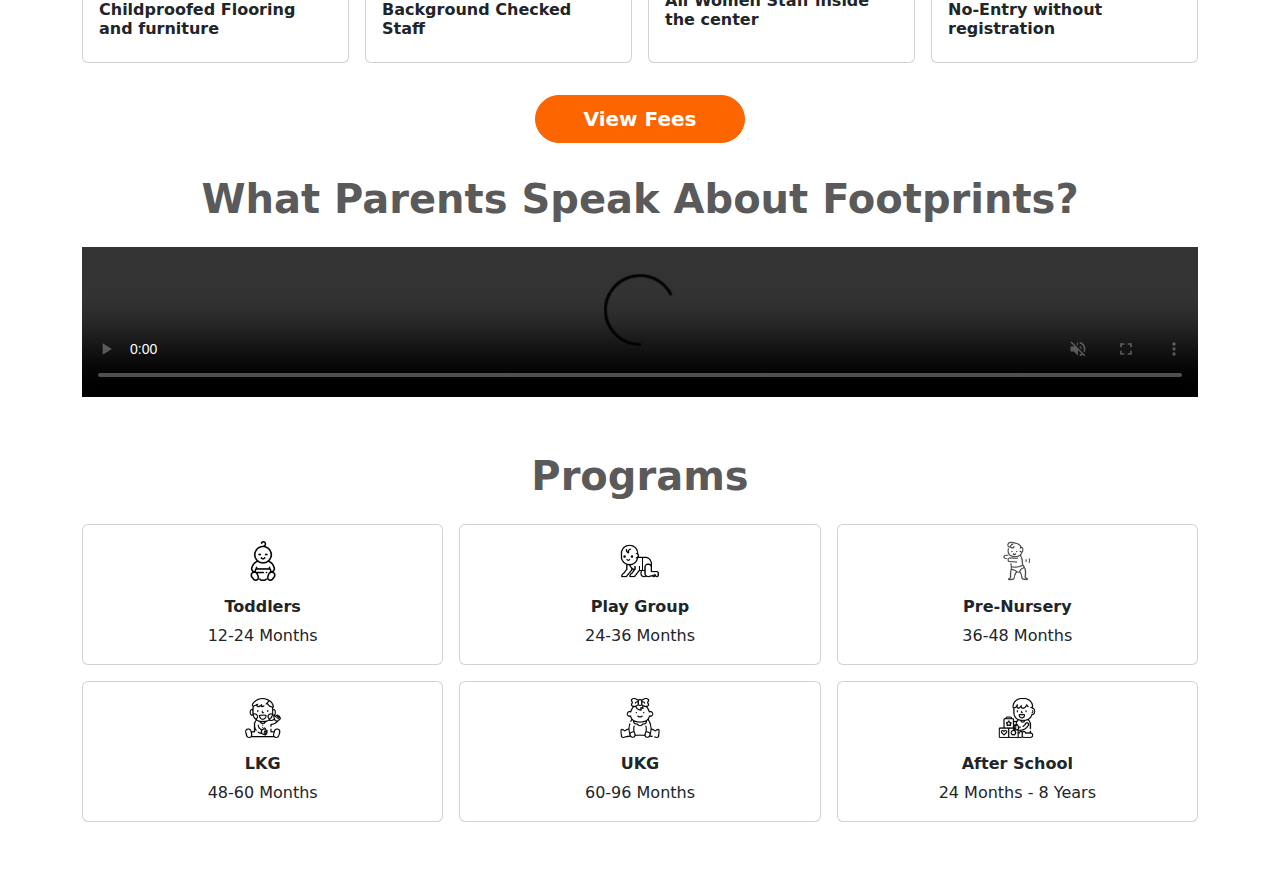
==== commit a2c5e944: "Video Update" ====
--- a/index.html
+++ b/index.html
@@ -218,8 +218,9 @@
 <!--  -->
 <section class="py-4 text-center">
   <div class="container">
-      <h3 class="title-text mb-4 text-center">What parents Speak About Footprints?</h3>
-      <video loop="" controls="" muted="" poster="assets/poster.jpg" class="img-fluid"><source src="https://www.footprintseducation.in/ad/desktop/assets/video/Parent Speak.mp4" type="video/mp4"> Your browser does not support the video tag.</video>
+      <h3 class="title-text mb-4 text-center">What Parents Speak About Footprints?</h3>
+      <video width='100%' autoplay muted loop controls playsinline preload='metadata'>
+        <source src="https://www.footprintseducation.in/ad/desktop/assets/video/Parent Speak.mp4" type="video/mp4"> Your browser does not support the video tag.</video>
   </div>
 </section>
 <!--  -->
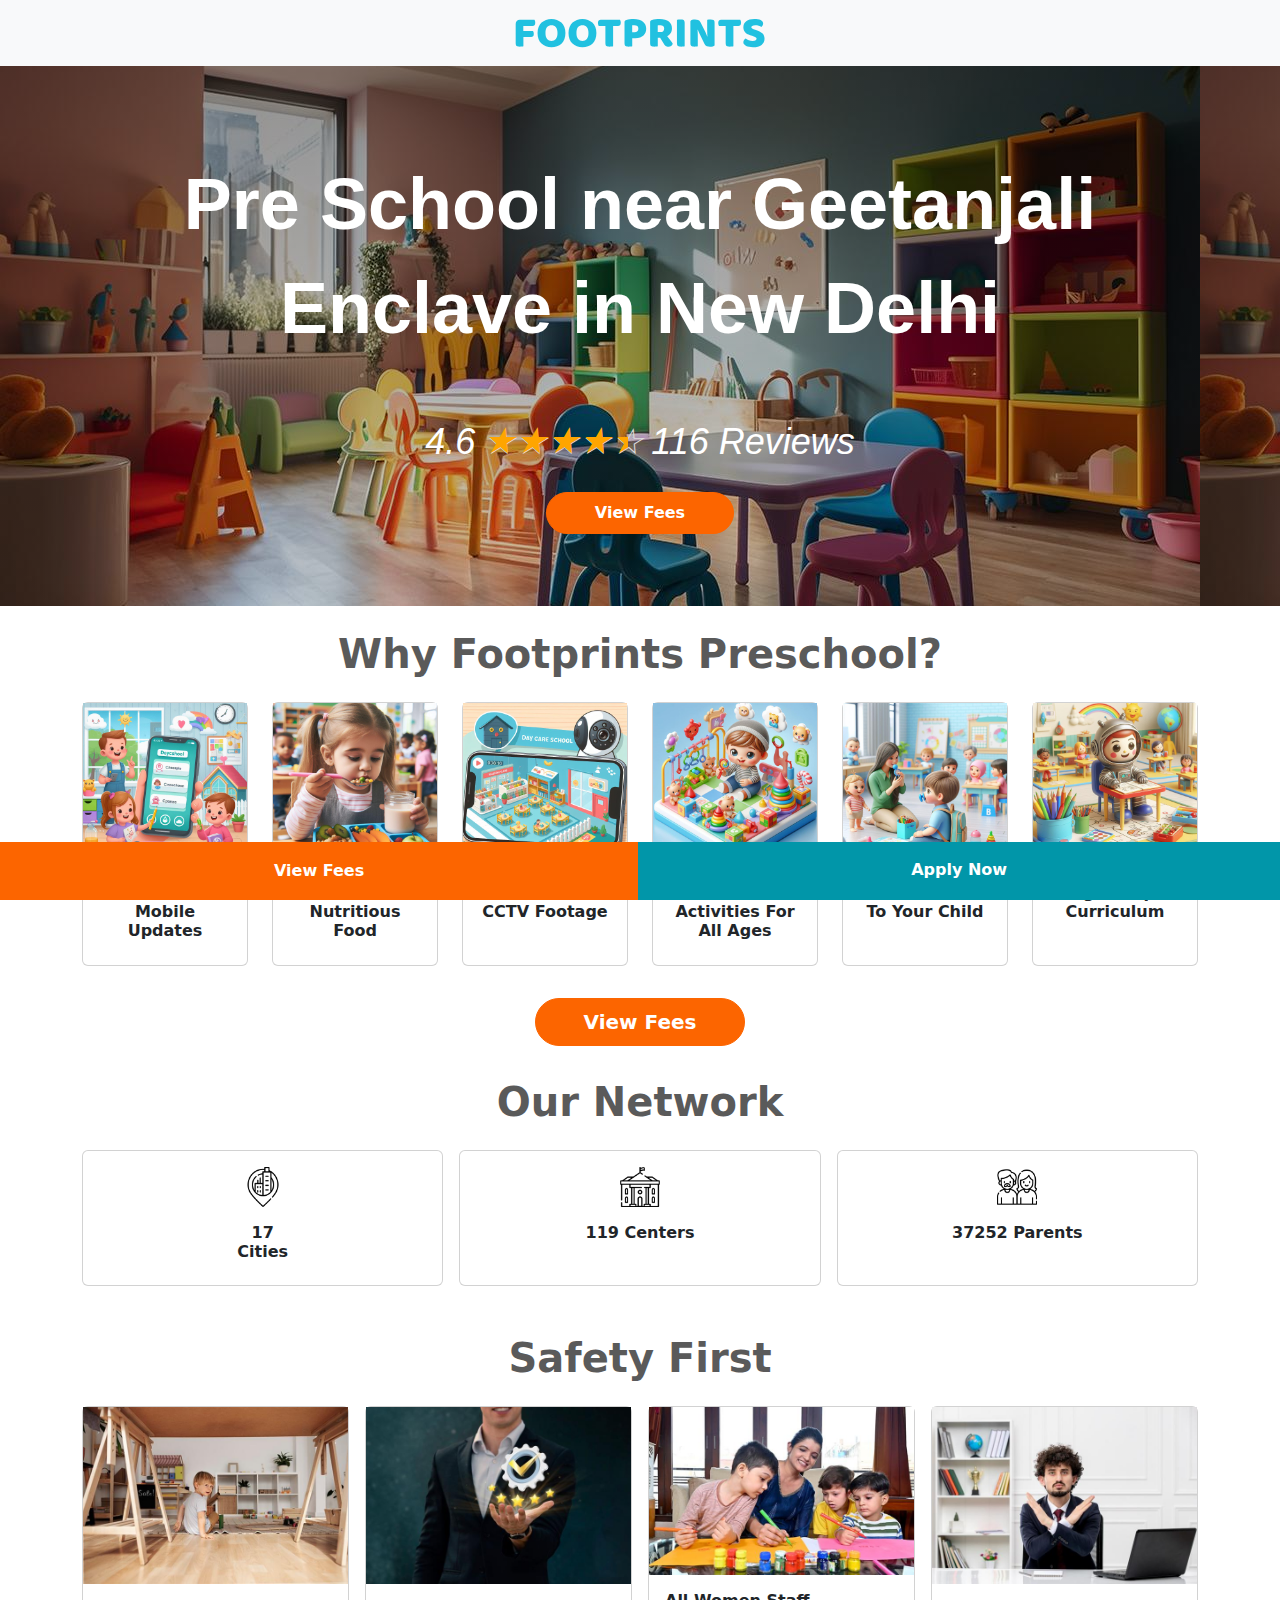
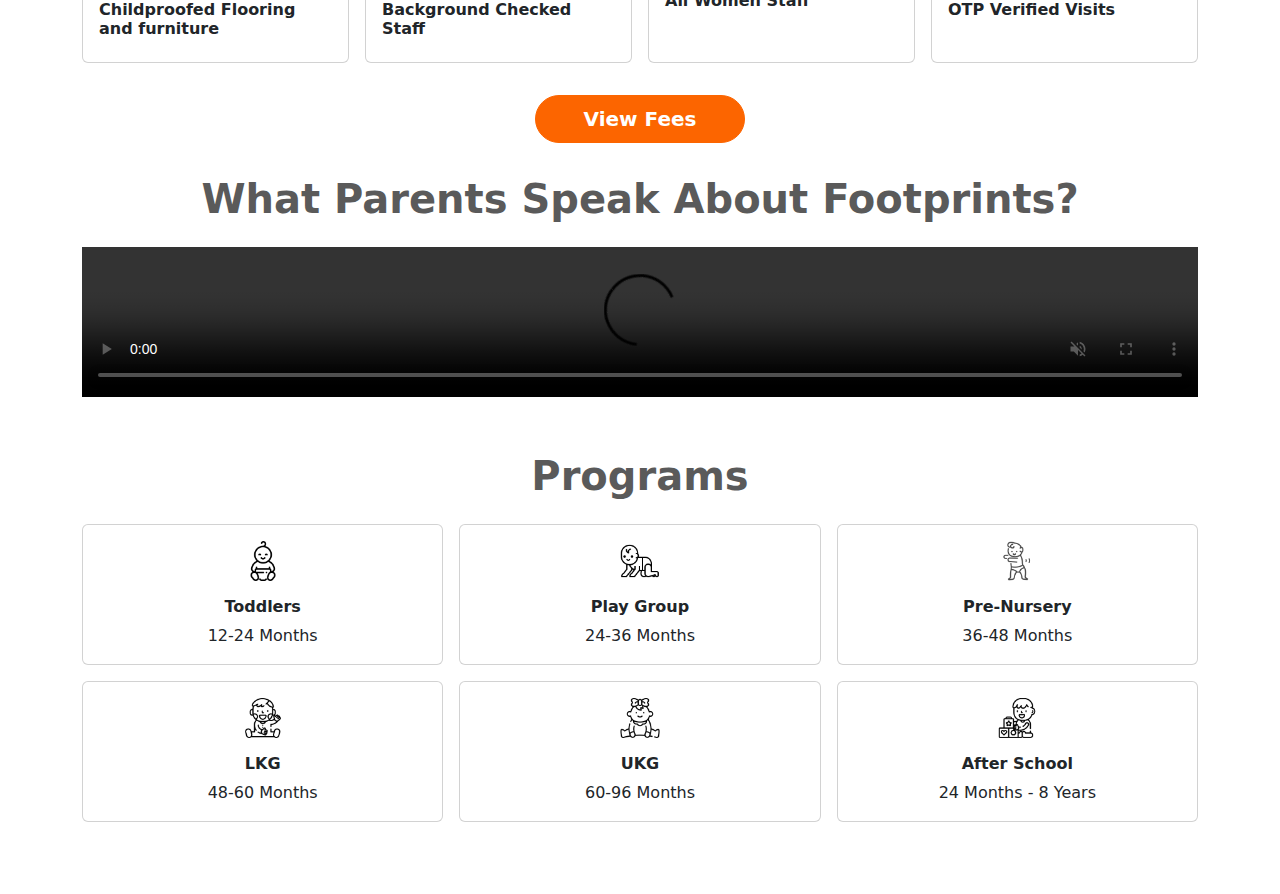
==== commit 547a97cc: "FAQ & Context Change" ====
--- a/index.html
+++ b/index.html
@@ -191,7 +191,7 @@
           <div class="card h-100">
             <img src="assets/all-staff.jpg" class="icon-img-top" alt="All Women Staff">
             <div class="card-body">
-              <h3 class="card-title fs-6 fw-semibold">All Women Staff inside the center</h3>
+              <h3 class="card-title fs-6 fw-semibold">All Women Staff</h3>
             </div>
           </div>
         </div>
@@ -199,7 +199,7 @@
             <div class="card h-100">
               <img src="assets/No-entry.jpg" class="icon-img-top" alt="No-Entry">
               <div class="card-body">
-                <h3 class="card-title fs-6 fw-semibold">No-Entry without registration</h3>
+                <h3 class="card-title fs-6 fw-semibold">OTP Verified Visits</h3>
               </div>
             </div>
           </div>
--- a/style.css
+++ b/style.css
@@ -71,6 +71,7 @@
     left: 0;
     width: 51%;
     overflow: hidden;
+    top: 2px;
   }
   .masthead {
     padding-top: 6.5rem;
@@ -97,8 +98,30 @@
     font-family: "Montserrat", -apple-system, BlinkMacSystemFont, "Segoe UI", Roboto, "Helvetica Neue", Arial, sans-serif, "Apple Color Emoji", "Segoe UI Emoji", "Segoe UI Symbol", "Noto Color Emoji";
   }
 
+  .masthead.hero-img{
+    background:linear-gradient(to bottom, rgb(0 0 0 / 44%) 0%, rgb(0 0 0 / 18%) 100%), url("assets/franchise-banner-2.jpeg");
+    background-repeat: no-repeat;
+    background-attachment: scroll;
+    background-position: center center;
+    background-size: cover;
+  }
+
   .tns-item {
     width: calc(5%);
+  }
+  .tns-item .container {
+    margin-bottom: 14px;
+  }
+  .join-us {
+    font-size:2.4em;
+    font-weight: 700;
+    color: #717171;
+    margin-top: 10px;
+    margin-bottom: 0;
+  }
+
+  .accordion-item:nth-child(even) .accordion-header .accordion-button {
+    background: #efefef;
 }
 
    /* X-Small devices (portrait phones, less than 576px)
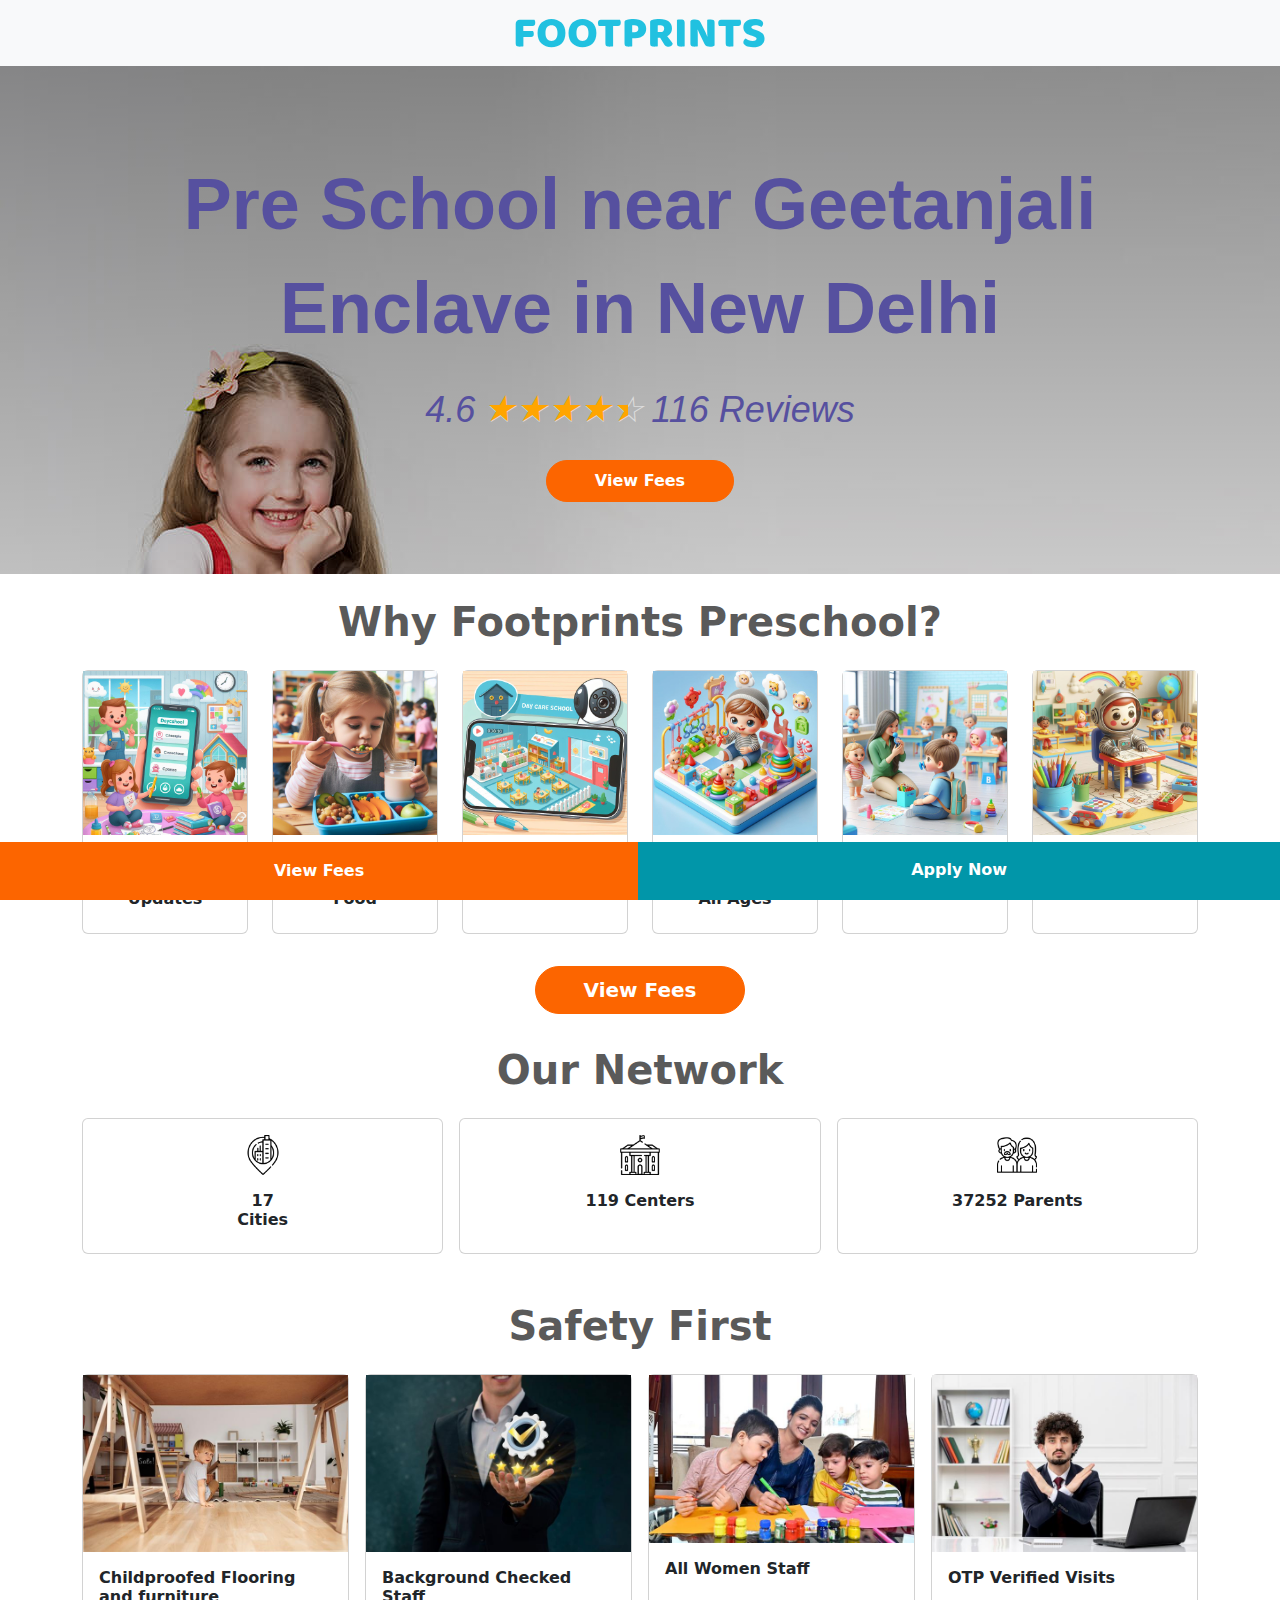
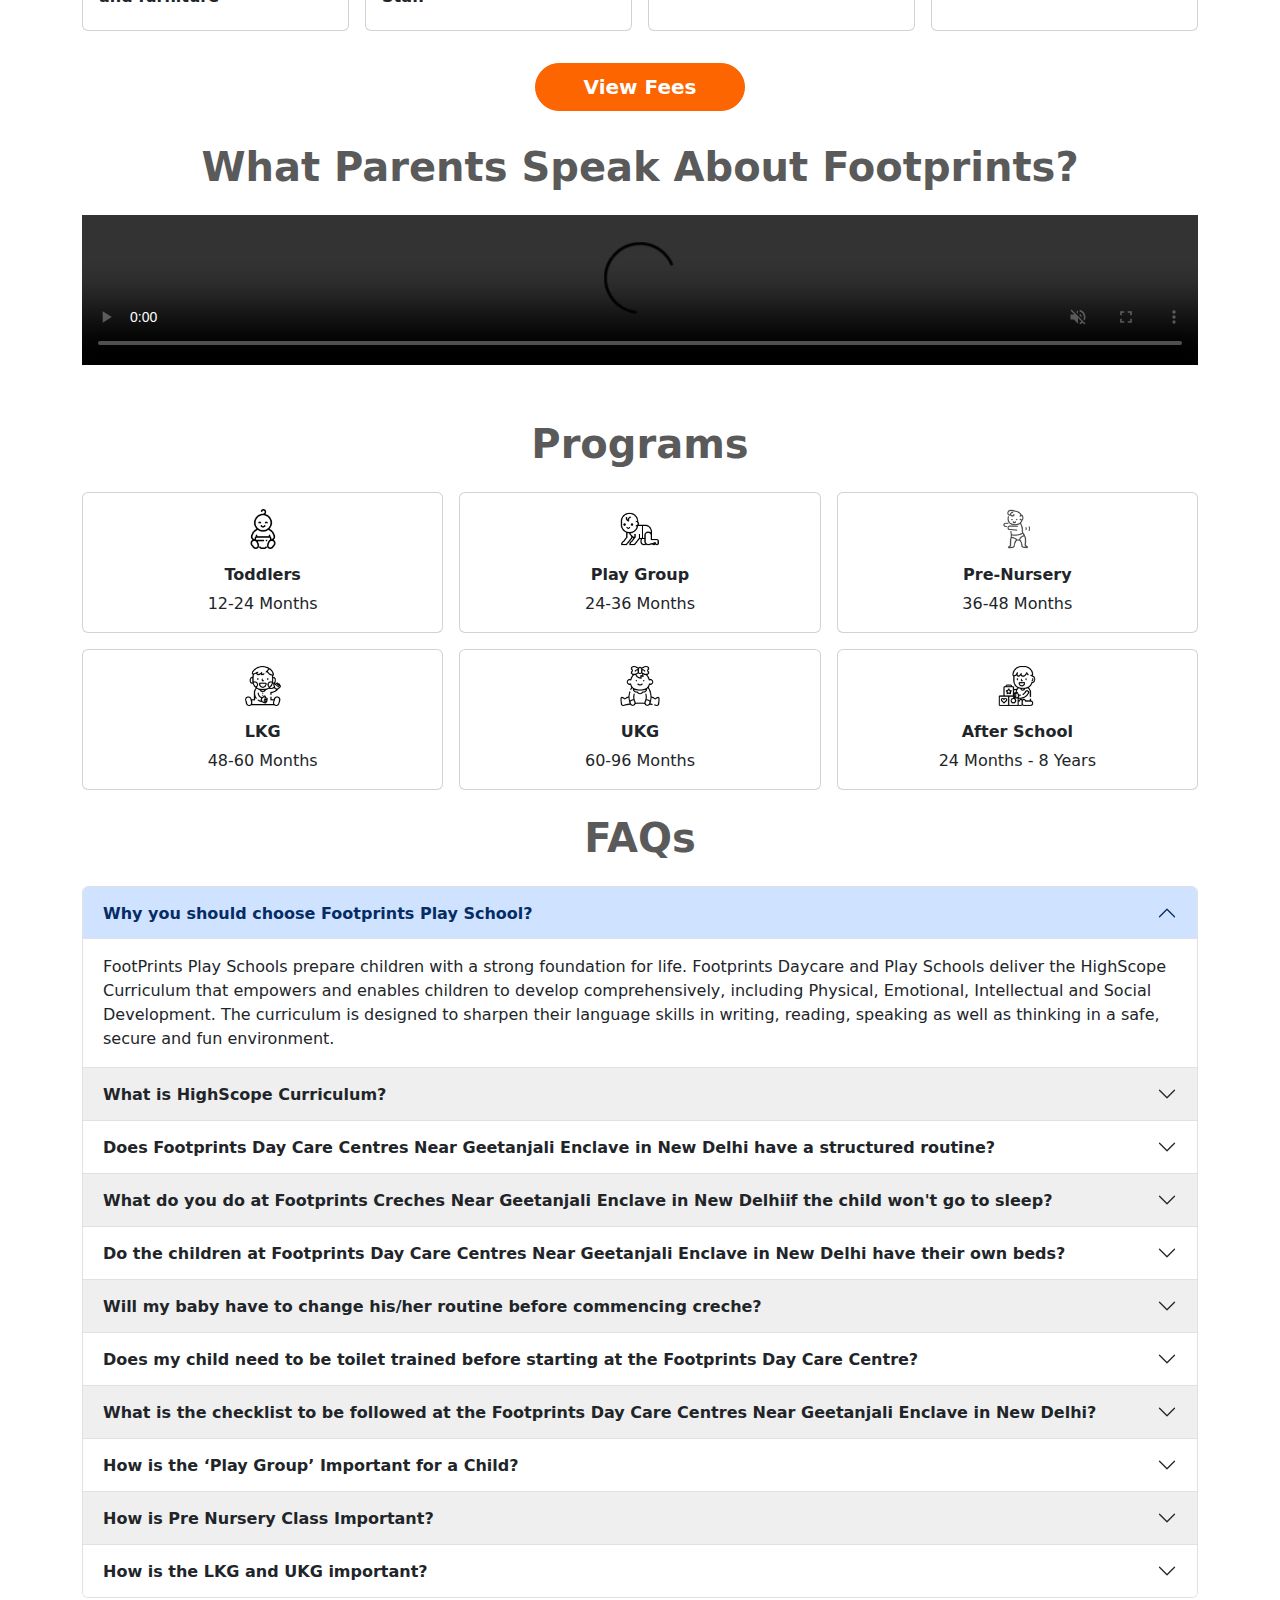
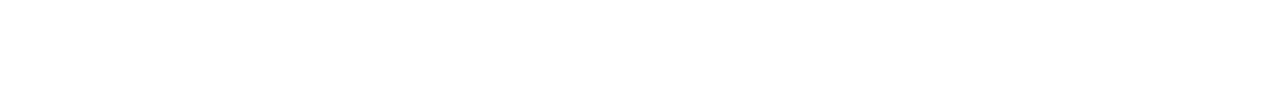
==== commit 7d17b7bf: "FAQ Updated" ====
--- a/index.html
+++ b/index.html
@@ -288,6 +288,162 @@
 <!--  -->
 
 <!--  -->
+<section class="pb-5">
+  <div class="container">
+    <!--  -->
+    <h3 class="title-text mb-4 text-center">FAQs</h3>
+    <div class="accordion" id="accordionFaq">
+      <div class="accordion-item">
+        <h2 class="accordion-header">
+          <button class="accordion-button fw-bold" type="button" data-bs-toggle="collapse" data-bs-target="#collapseOne" aria-expanded="true" aria-controls="collapseOne">
+            Why you should choose Footprints Play School?
+          </button>
+        </h2>
+        <div id="collapseOne" class="accordion-collapse collapse show" data-bs-parent="#accordionFaq">
+          <div class="accordion-body">
+            FootPrints Play Schools prepare children with a strong foundation for life. Footprints Daycare and Play Schools deliver the HighScope Curriculum that empowers and enables children to develop comprehensively, including Physical, Emotional, Intellectual and Social Development. The curriculum is designed to sharpen their language skills in writing, reading, speaking as well as thinking in a safe, secure and fun environment.
+          </div>
+        </div>
+      </div>
+      <div class="accordion-item">
+        <h2 class="accordion-header">
+          <button class="accordion-button fw-bold collapsed" type="button" data-bs-toggle="collapse" data-bs-target="#collapseTwo" aria-expanded="false" aria-controls="collapseTwo">
+            What is HighScope Curriculum?
+          </button>
+        </h2>
+        <div id="collapseTwo" class="accordion-collapse collapse" data-bs-parent="#accordionFaq">
+          <div class="accordion-body">
+            HighScope Curriculum has been scientifically developed through research and development by the HighScope Foundation based in the US.
+            <br><br>
+            Based on contemporary findings of Human Brain Development, it is observed to produce children with significantly better Health, Employment and Relationships along with much lesser criminal records. Thus, it is considered world’s most recommended and successful preschool curriculum endorsed and adopted by thousands of preschools all over US, UK, EU and Asia for not just intellectual development but character building as well.
+          </div>
+        </div>
+      </div>
+      <div class="accordion-item">
+        <h2 class="accordion-header">
+          <button class="accordion-button fw-bold collapsed" type="button" data-bs-toggle="collapse" data-bs-target="#collapseFour" aria-expanded="false" aria-controls="collapseFour">
+            Does Footprints Day Care Centres Near Geetanjali Enclave in New Delhi have a structured routine?
+          </button>
+        </h2>
+        <div id="collapseFour" class="accordion-collapse collapse" data-bs-parent="#accordionFaq">
+          <div class="accordion-body">
+            Yes, Footprints Day Care Centres Near Geetanjali Enclave in New Delhi have a routine that is followed on a daily basis. In our centres, the staff is flexible, letting babies follow their own natural rhythms.
+            As children become older, the centres follow routines at certain times of the day and at other time
+          </div>
+        </div>
+      </div>
+      <div class="accordion-item">
+        <h2 class="accordion-header">
+          <button class="accordion-button fw-bold collapsed" type="button" data-bs-toggle="collapse" data-bs-target="#collapseFive" aria-expanded="false" aria-controls="collapseFive">
+            What do you do at Footprints Creches Near Geetanjali Enclave in New Delhiif the child won't go to sleep?
+          </button>
+        </h2>
+        <div id="collapseFive" class="accordion-collapse collapse" data-bs-parent="#accordionFaq">
+          <div class="accordion-body">
+            We won't force the child to go to sleep. We will take the child with us into the sleep room and keep him/her on our laps until s/he is ready to go to sleep. Sometimes, this can take a few days before the child feels comfortable enough to sleep.
+          </div>
+        </div>
+      </div>
+      <div class="accordion-item">
+        <h2 class="accordion-header">
+          <button class="accordion-button fw-bold collapsed" type="button" data-bs-toggle="collapse" data-bs-target="#collapseSix" aria-expanded="false" aria-controls="collapseSix">
+            Do the children at Footprints Day Care Centres Near Geetanjali Enclave in New Delhi have their own beds?
+          </button>
+        </h2>
+        <div id="collapseSix" class="accordion-collapse collapse" data-bs-parent="#accordionFaq">
+          <div class="accordion-body">
+            Yes, they do. It is ensured that each child is provided with his/her own bed. The beds are cleaned regularly so that hygiene standards of the centre are maintained.
+          </div>
+        </div>
+      </div>
+      <div class="accordion-item">
+        <h2 class="accordion-header">
+          <button class="accordion-button fw-bold collapsed" type="button" data-bs-toggle="collapse" data-bs-target="#collapseSeven" aria-expanded="false" aria-controls="collapseSeven">
+            Will my baby have to change his/her routine before commencing creche?
+          </button>
+        </h2>
+        <div id="collapseSeven" class="accordion-collapse collapse" data-bs-parent="#accordionFaq">
+          <div class="accordion-body">
+            No, absolutely not. We, at Footprints, will adapt to your baby’s routine. If your baby likes to sleep three times a day, we will facilitate this.
+            We will have a conversation with you before the baby joins our crèche and become familiar with the baby’s routine.
+          </div>
+        </div>
+      </div>
+      <div class="accordion-item">
+        <h2 class="accordion-header">
+          <button class="accordion-button fw-bold collapsed" type="button" data-bs-toggle="collapse" data-bs-target="#collapseEight" aria-expanded="false" aria-controls="collapseEight">
+            Does my child need to be toilet trained before starting at the Footprints Day Care Centre?
+          </button>
+        </h2>
+        <div id="collapseEight" class="accordion-collapse collapse" data-bs-parent="#accordionFaq">
+          <div class="accordion-body">
+            No, we do not set a specific age or time for your child to be toilet trained. Your child should only start toilet training when he/she is ready and shows a keen interest. Our staff is fully trained to support your child when he/she is ready and trains them for all their basic needs.
+          </div>
+        </div>
+      </div>
+      <div class="accordion-item">
+        <h2 class="accordion-header">
+          <button class="accordion-button fw-bold collapsed" type="button" data-bs-toggle="collapse" data-bs-target="#collapseNine" aria-expanded="false" aria-controls="collapseNine">
+            What is the checklist to be followed at the Footprints Day Care Centres Near Geetanjali Enclave in New Delhi?
+          </button>
+        </h2>
+        <div id="collapseNine" class="accordion-collapse collapse" data-bs-parent="#accordionFaq">
+          <div class="accordion-body">
+            <strong>The arrival checklist is as follows:</strong>
+            <br><br>★ Diapers, Wet wipes, Rash Cream
+            <br>★ 3 Pair of Clothes &amp; Under Garments
+            <br>★ 3 Milk Bottles, Formula Milk
+            <br>★ Sipper, Moisturizer, Towel
+            <br>★ All supplies in a Named Bag
+            <br>★ Transport: Please have child ready &amp; be there for pickup &amp; drop off on-time
+          </div>
+        </div>
+      </div>
+      <div class="accordion-item">
+        <h2 class="accordion-header">
+          <button class="accordion-button fw-bold collapsed" type="button" data-bs-toggle="collapse" data-bs-target="#collapseTen" aria-expanded="false" aria-controls="collapseTen">
+            How is the ‘Play Group’ Important for a Child?
+          </button>
+        </h2>
+        <div id="collapseTen" class="accordion-collapse collapse" data-bs-parent="#accordionFaq">
+          <div class="accordion-body">
+            This is a crucial time to develop their social skills along with their physical, emotional and intellectual development by engaging them in group activities that stimulate learning through all senses and whole body.
+          </div>
+        </div>
+      </div>
+      <div class="accordion-item">
+        <h2 class="accordion-header">
+          <button class="accordion-button fw-bold collapsed" type="button" data-bs-toggle="collapse" data-bs-target="#collapseEleven" aria-expanded="false" aria-controls="collapseEleven">
+            How is Pre Nursery Class Important?
+          </button>
+        </h2>
+        <div id="collapseEleven" class="accordion-collapse collapse" data-bs-parent="#accordionFaq">
+          <div class="accordion-body">
+            PreNursery is important as it is the preparation to go to school and engage in formal education. It helps children in preparing for the school better, e.g. following a common routine, communicating in a large group, paying attention for a longer span, eating on their own, making friends, looking after their bodily needs, etc. <br><br>
+            They are introduced to basic concepts such as counting, alphabets, colours, body parts, festivals, their introduction etc.
+          </div>
+        </div>
+      </div>
+      <div class="accordion-item">
+        <h2 class="accordion-header">
+          <button class="accordion-button fw-bold collapsed" type="button" data-bs-toggle="collapse" data-bs-target="#collapseTweleve" aria-expanded="false" aria-controls="collapseTweleve">
+            How is the LKG and UKG important?
+          </button>
+        </h2>
+        <div id="collapseTweleve" class="accordion-collapse collapse" data-bs-parent="#accordionFaq">
+          <div class="accordion-body">
+            The curriculum here is designed to sharpen children’s language skills in writing, reading, speaking as well as thinking in a safe, secure and fun surroundings. The stimulating environment helps children learn things faster. 
+            <br><br>KG is the step before a child gets into formal schools, therefore it’s critical that you as a parent choose a KG school that provides the appropriate foundation that generates interest in learning and creates a base in Mathematics, Language, Social &amp; Creative skills for a smooth evolution in Learning Journey.
+          </div>
+        </div>
+      </div>
+    </div>
+    <!--  -->
+</div>
+</section>
+<!--  -->
+
+<!--  -->
 <section class="footer mt-auto fixed-bottom">
         <div class="d-flex">
             <a href="#" class="btn btn-primary py-3 flex-fill text-white fw-semibold rounded-0">View Fees</a>
@@ -295,6 +451,7 @@
         </div>
   </section>
 <!--  -->
+<script src="https://cdn.jsdelivr.net/npm/bootstrap@5.3.3/dist/js/bootstrap.bundle.min.js" integrity="sha384-YvpcrYf0tY3lHB60NNkmXc5s9fDVZLESaAA55NDzOxhy9GkcIdslK1eN7N6jIeHz" crossorigin="anonymous"></script>
 
     </body>
 </html>
--- a/style.css
+++ b/style.css
@@ -74,11 +74,11 @@
     top: 2px;
   }
   .masthead {
-    padding-top: 6.5rem;
-    padding-bottom: 4.5rem;
+    padding-top: 3.5rem;
+    padding-bottom: 17.5rem;
     text-align: center;
-    color: #fff;
-    background:linear-gradient(to bottom, rgb(0 0 0 / 44%) 0%, rgb(0 0 0 / 18%) 100%), url("assets/playroom-m.jpg");
+    color: #56509f;
+    background:linear-gradient(to bottom, rgb(0 0 0 / 0%) 0%, rgb(0 0 0 / 0%) 100%), url("assets/main-img-m.jpg");
     background-repeat: no-repeat;
     background-attachment: scroll;
     background-position: center center;
@@ -99,7 +99,7 @@
   }
 
   .masthead.hero-img{
-    background:linear-gradient(to bottom, rgb(0 0 0 / 44%) 0%, rgb(0 0 0 / 18%) 100%), url("assets/franchise-banner-2.jpeg");
+    background:linear-gradient(to bottom, rgb(0 0 0 / 0%) 0%, rgb(0 0 0 / 0%) 100%), url("assets/main-img-min.jpg");
     background-repeat: no-repeat;
     background-attachment: scroll;
     background-position: center center;
@@ -132,7 +132,7 @@
     .masthead {
       padding-top: 17rem;
       padding-bottom: 12.5rem;
-      background:linear-gradient(to bottom, rgb(0 0 0 / 44%) 0%, rgb(0 0 0 / 18%) 100%), url("assets/playroom-m.jpg");
+      background:linear-gradient(to bottom, rgb(0 0 0 / 44%) 0%, rgb(0 0 0 / 18%) 100%), url("assets/main-img-m.jpg");
     }
 
    }
@@ -142,7 +142,7 @@
     .masthead {
       padding-top: 6.5rem;
       padding-bottom: 4.5rem;
-      background:linear-gradient(to bottom, rgb(0 0 0 / 44%) 0%, rgb(0 0 0 / 18%) 100%), url("assets/playroom-l.jpg");
+      background:linear-gradient(to bottom, rgb(0 0 0 / 44%) 0%, rgb(0 0 0 / 18%) 100%), url("assets/main-img-d.jpg");
       background-repeat: no-repeat;
       background-attachment: scroll;
       background-position: center center;
@@ -158,7 +158,7 @@
       font-size: 4.5rem;
       font-weight: 700;
       line-height: 6.5rem;
-      margin-bottom: 4rem;
+      margin-bottom: 2rem;
     }    
    }
   
@@ -170,7 +170,7 @@
     .masthead {
       padding-top: 6.5rem;
       padding-bottom: 4.5rem;
-      background:linear-gradient(to bottom, rgb(0 0 0 / 44%) 0%, rgb(0 0 0 / 18%) 100%), url("assets/playroom-l.jpg");
+      background:linear-gradient(to bottom, rgb(0 0 0 / 44%) 0%, rgb(0 0 0 / 18%) 100%), url("assets/main-img-d.jpg");
     }
    }
   
@@ -178,13 +178,20 @@
   @media (min-width: 1400px) { 
     .masthead {
       padding-top: 6.5rem;
-      padding-bottom: 4.5rem;
-      background:linear-gradient(to bottom, rgb(0 0 0 / 44%) 0%, rgb(0 0 0 / 18%) 100%), url("assets/playroom-l.jpg");
+      padding-bottom: 15.5rem;
+      background:linear-gradient(to bottom, rgb(0 0 0 / 0%) 0%, rgb(0 0 0 / 0%) 100%), url("assets/main-img-d.jpg");
       background-repeat: no-repeat;
       background-attachment: scroll;
       background-position: center center;
       background-size: cover;
     }
+    .masthead.hero-img{
+      background:linear-gradient(to bottom, rgb(0 0 0 / 0%) 0%, rgb(0 0 0 / 0%) 100%), url("assets/main-img-d.jpg");
+      background-repeat: no-repeat;
+      background-attachment: scroll;
+      background-position: center center;
+      background-size: cover;
+    }
    }
   
 
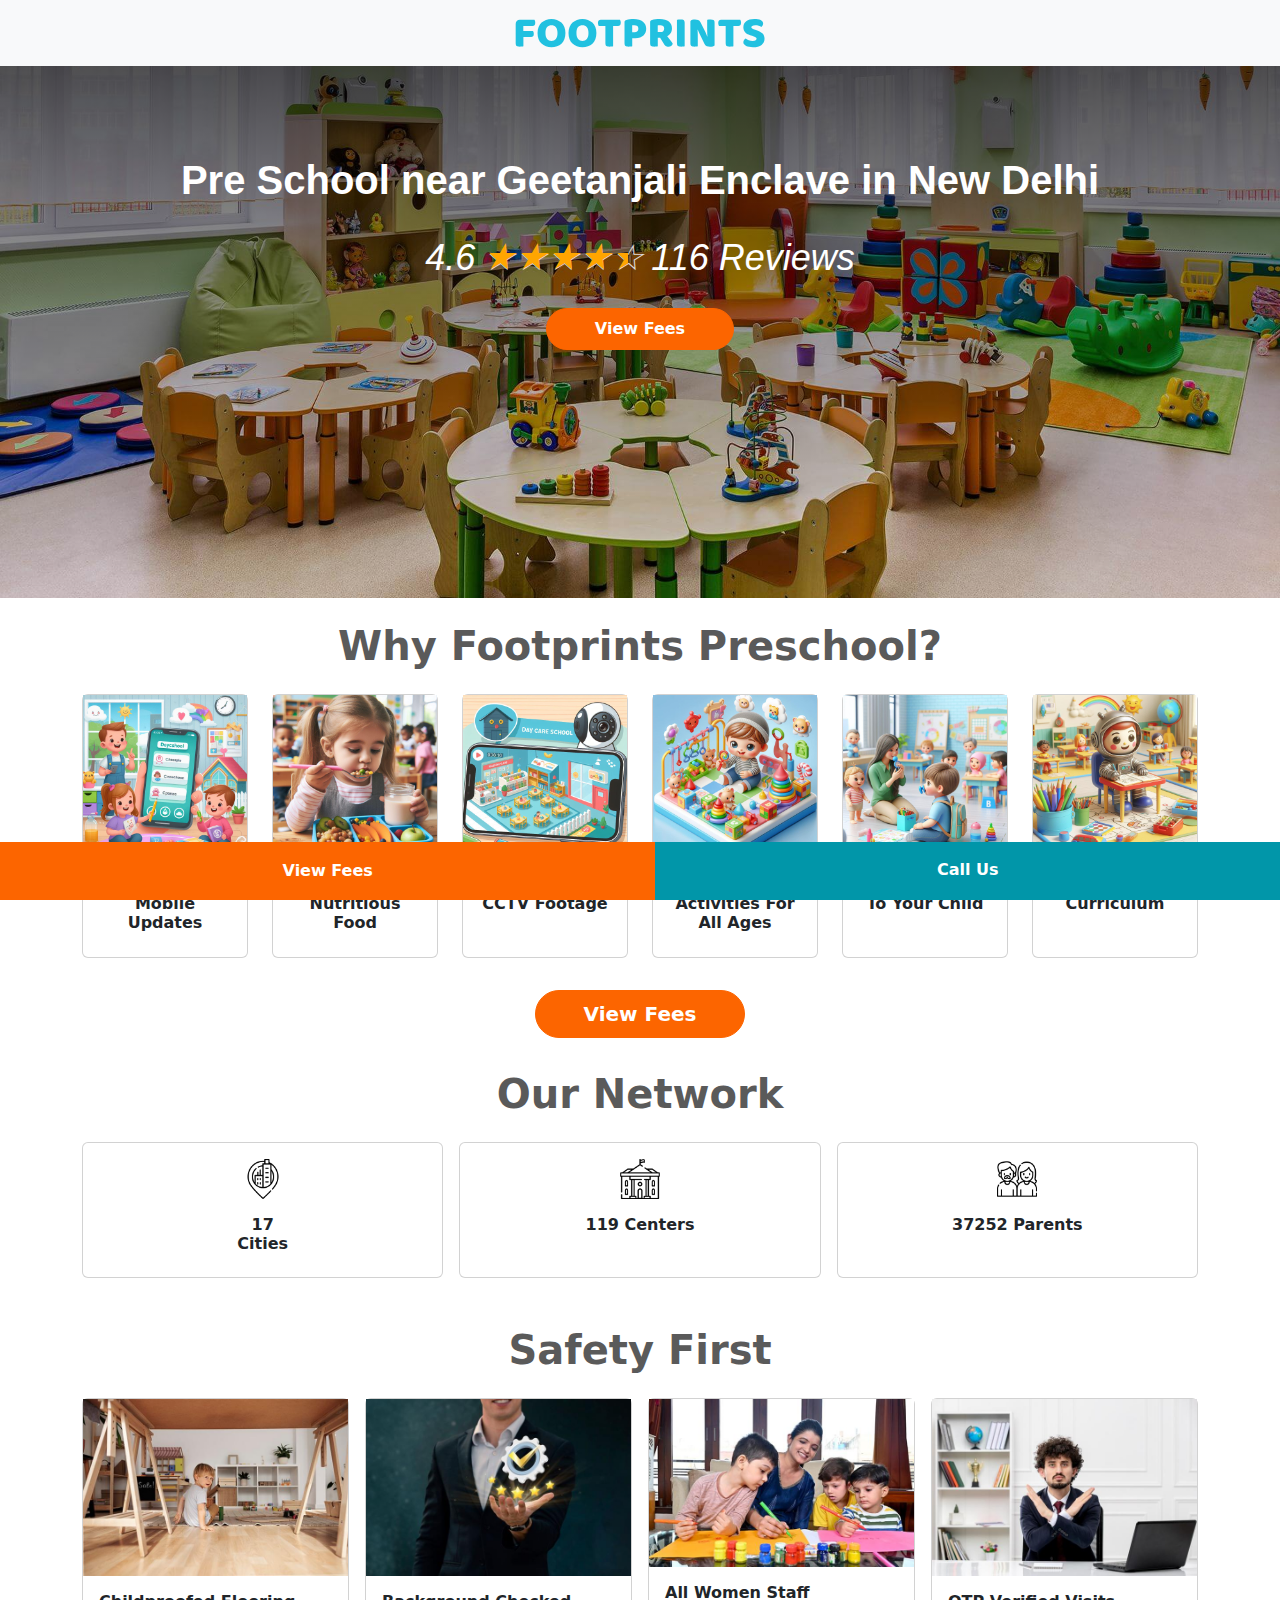
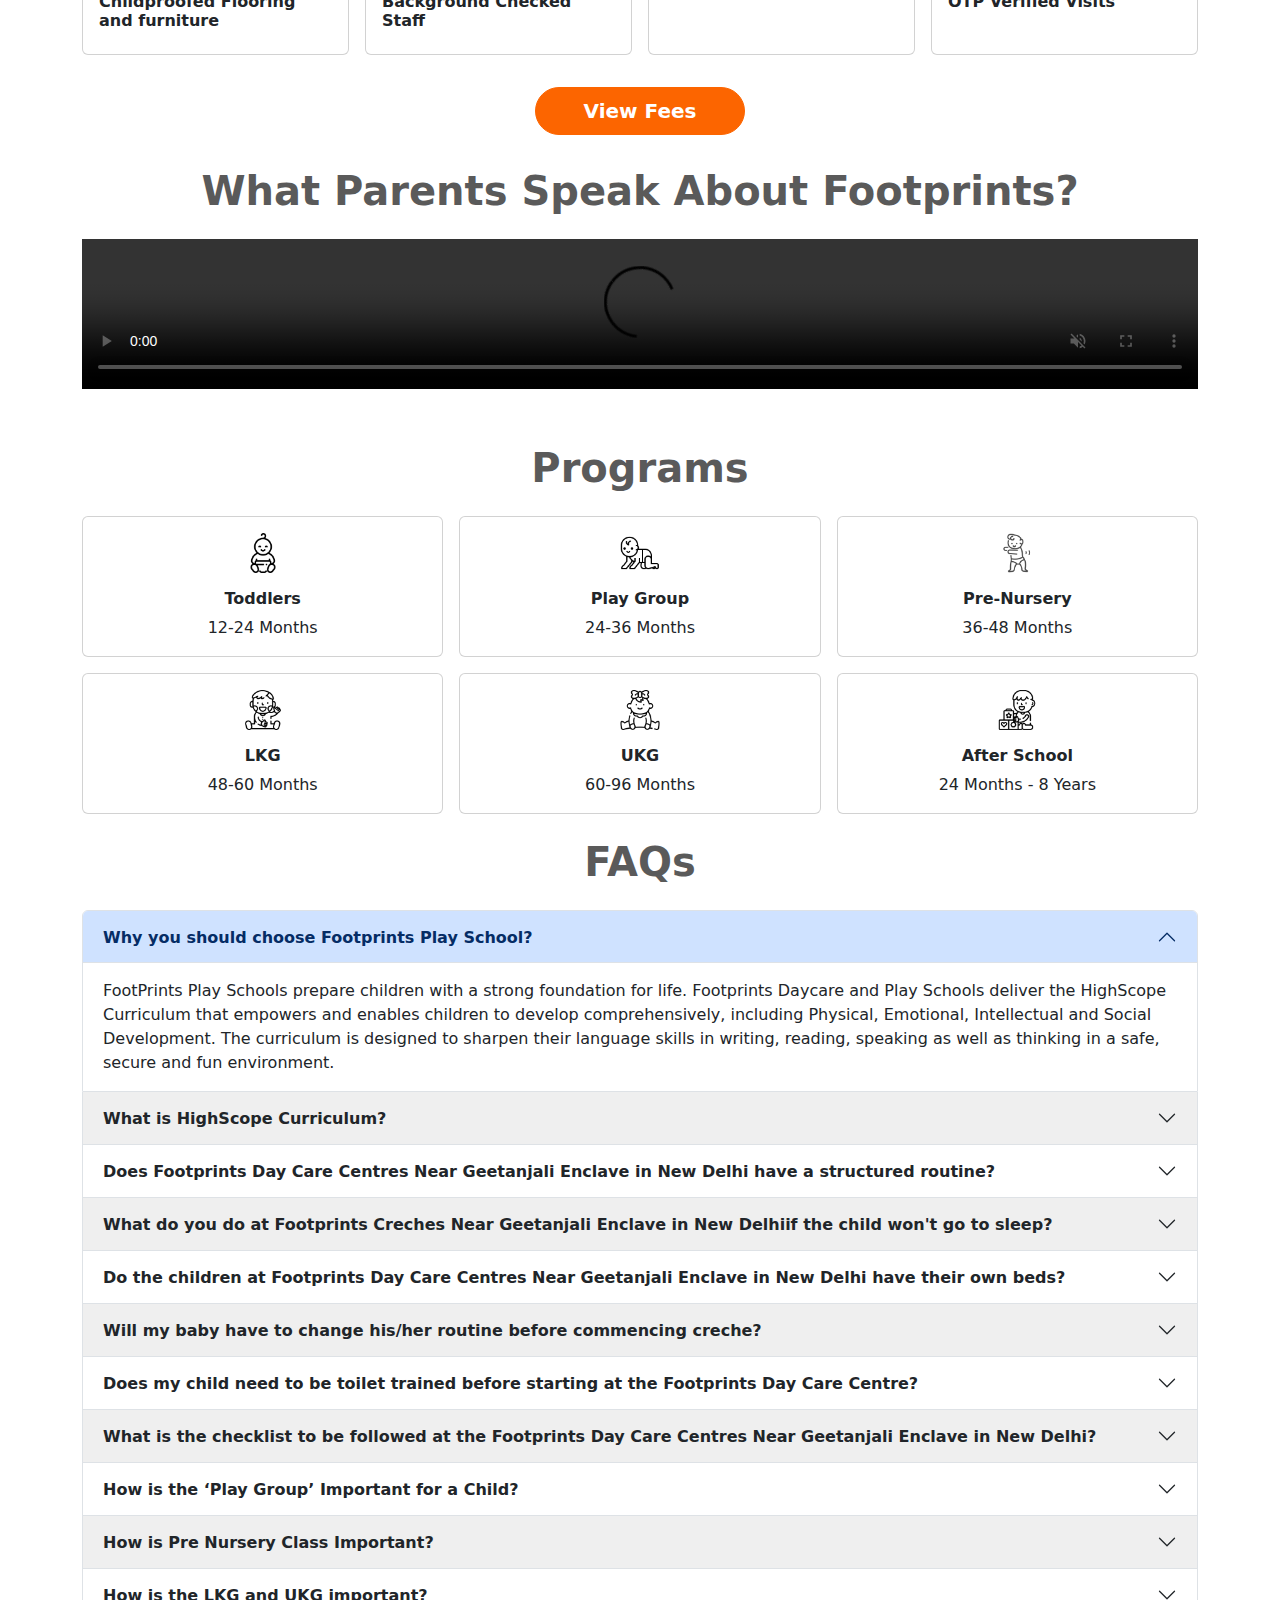
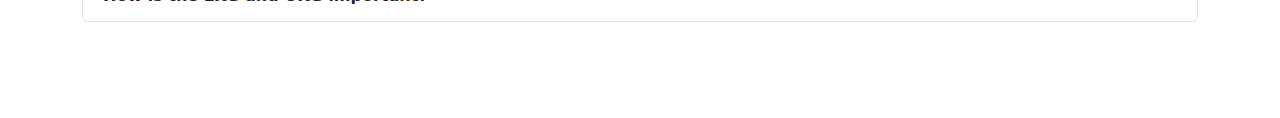
==== commit eb86d068: "Call Us" ====
--- a/index.html
+++ b/index.html
@@ -447,7 +447,7 @@
 <section class="footer mt-auto fixed-bottom">
         <div class="d-flex">
             <a href="#" class="btn btn-primary py-3 flex-fill text-white fw-semibold rounded-0">View Fees</a>
-            <a href="#" class="btn btn-secondary py-3 flex-fill text-white fw-semibold rounded-0">Apply Now</a>
+            <a href="#" class="btn btn-secondary py-3 flex-fill text-white fw-semibold rounded-0">Call Us</a>
         </div>
   </section>
 <!--  -->
--- a/style.css
+++ b/style.css
@@ -77,8 +77,8 @@
     padding-top: 3.5rem;
     padding-bottom: 17.5rem;
     text-align: center;
-    color: #56509f;
-    background:linear-gradient(to bottom, rgb(0 0 0 / 0%) 0%, rgb(0 0 0 / 0%) 100%), url("assets/main-img-m.jpg");
+    color: #fff;
+    background:linear-gradient(to bottom, rgb(0 0 0 / 60%) 0%, rgb(0 0 0 / 0%) 100%), url("assets/top-bg-m.jpeg");
     background-repeat: no-repeat;
     background-attachment: scroll;
     background-position: center center;
@@ -99,7 +99,7 @@
   }
 
   .masthead.hero-img{
-    background:linear-gradient(to bottom, rgb(0 0 0 / 0%) 0%, rgb(0 0 0 / 0%) 100%), url("assets/main-img-min.jpg");
+    background:linear-gradient(to bottom, rgb(0 0 0 / 70%) 0%, rgb(0 0 0 / 0%) 100%), url("assets/main-img-min.jpg");
     background-repeat: no-repeat;
     background-attachment: scroll;
     background-position: center center;
@@ -132,7 +132,7 @@
     .masthead {
       padding-top: 17rem;
       padding-bottom: 12.5rem;
-      background:linear-gradient(to bottom, rgb(0 0 0 / 44%) 0%, rgb(0 0 0 / 18%) 100%), url("assets/main-img-m.jpg");
+      background:linear-gradient(to bottom, rgb(0 0 0 / 44%) 0%, rgb(0 0 0 / 18%) 100%), url("assets/top-bg-m.jpeg");
     }
 
    }
@@ -141,8 +141,8 @@
   @media (min-width: 768px) { 
     .masthead {
       padding-top: 6.5rem;
-      padding-bottom: 4.5rem;
-      background:linear-gradient(to bottom, rgb(0 0 0 / 44%) 0%, rgb(0 0 0 / 18%) 100%), url("assets/main-img-d.jpg");
+      padding-bottom: 15.5rem;
+      background:linear-gradient(to bottom, rgb(0 0 0 / 70%) 0%, rgb(0 0 0 / 0%) 100%), url("assets/top-bg-d.jpg");
       background-repeat: no-repeat;
       background-attachment: scroll;
       background-position: center center;
@@ -155,11 +155,22 @@
       margin-bottom: 2rem;
     }
     .masthead .masthead-heading {
-      font-size: 4.5rem;
+      font-size: 2.5rem;
       font-weight: 700;
-      line-height: 6.5rem;
+      line-height: 3.5rem;
       margin-bottom: 2rem;
-    }    
+    }  
+    .masthead.hero-img{
+      background:linear-gradient(to bottom, rgb(0 0 0 / 70%) 0%, rgb(0 0 0 / 0%) 100%), url("assets/top-bg-d.jpg");
+      background-repeat: no-repeat;
+      background-attachment: scroll;
+      background-position: center center;
+      background-size: cover;
+    }  
+    .masthead.hero-img .container {
+      margin-bottom: 7rem;
+  }
+
    }
   
    /* Large devices (desktops, 992px and up) */
@@ -169,8 +180,12 @@
   @media (min-width: 1200px) { 
     .masthead {
       padding-top: 6.5rem;
-      padding-bottom: 4.5rem;
-      background:linear-gradient(to bottom, rgb(0 0 0 / 44%) 0%, rgb(0 0 0 / 18%) 100%), url("assets/main-img-d.jpg");
+      padding-bottom: 15.5rem;
+      background:linear-gradient(to bottom, rgb(0 0 0 / 70%) 0%, rgb(0 0 0 / 0%) 100%), url("assets/top-bg-d.jpg");
+      background-repeat: no-repeat;
+      background-attachment: scroll;
+      background-position: center center;
+      background-size: cover;
     }
    }
   
@@ -179,14 +194,14 @@
     .masthead {
       padding-top: 6.5rem;
       padding-bottom: 15.5rem;
-      background:linear-gradient(to bottom, rgb(0 0 0 / 0%) 0%, rgb(0 0 0 / 0%) 100%), url("assets/main-img-d.jpg");
+      background:linear-gradient(to bottom, rgb(0 0 0 / 70%) 0%, rgb(0 0 0 / 0%) 100%), url("assets/top-bg-d.jpg");
       background-repeat: no-repeat;
       background-attachment: scroll;
       background-position: center center;
       background-size: cover;
     }
     .masthead.hero-img{
-      background:linear-gradient(to bottom, rgb(0 0 0 / 0%) 0%, rgb(0 0 0 / 0%) 100%), url("assets/main-img-d.jpg");
+      background:linear-gradient(to bottom, rgb(0 0 0 / 70%) 0%, rgb(0 0 0 / 0%) 100%), url("assets/top-bg-d.jpg");
       background-repeat: no-repeat;
       background-attachment: scroll;
       background-position: center center;
